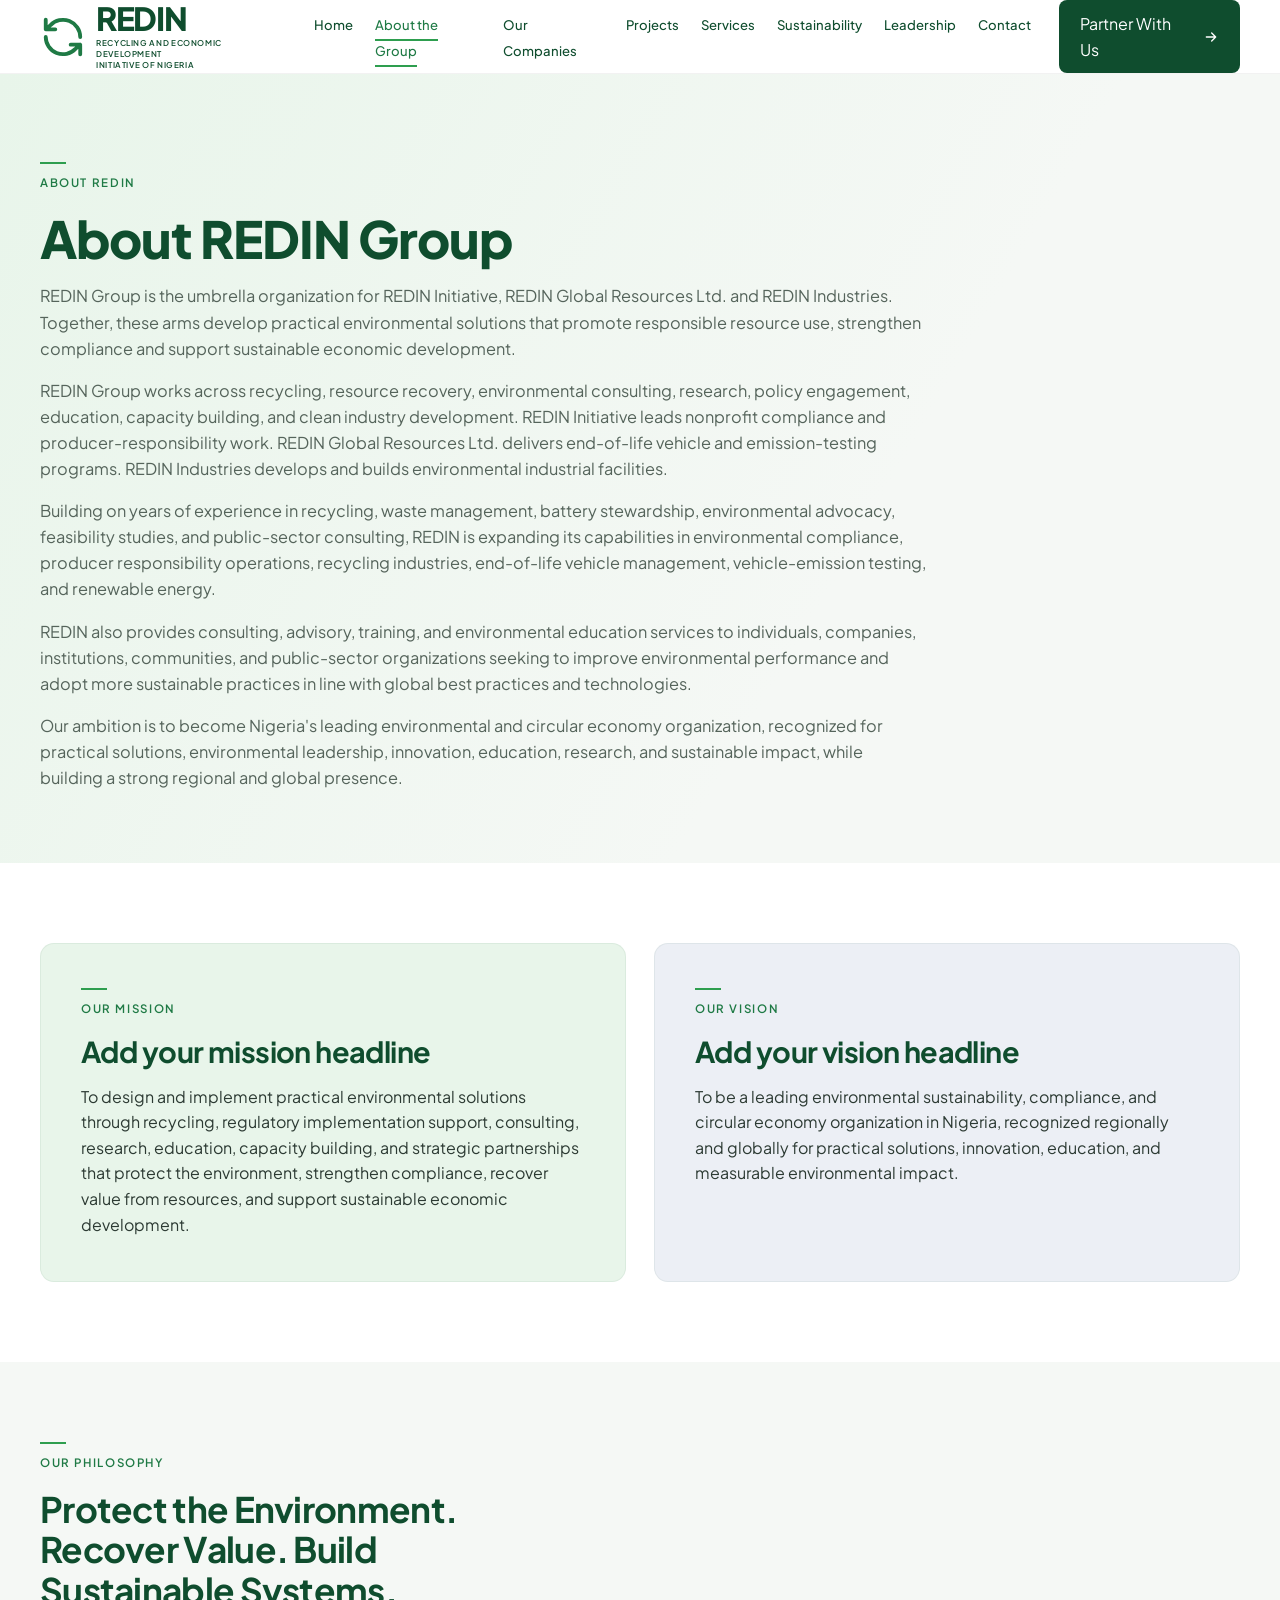
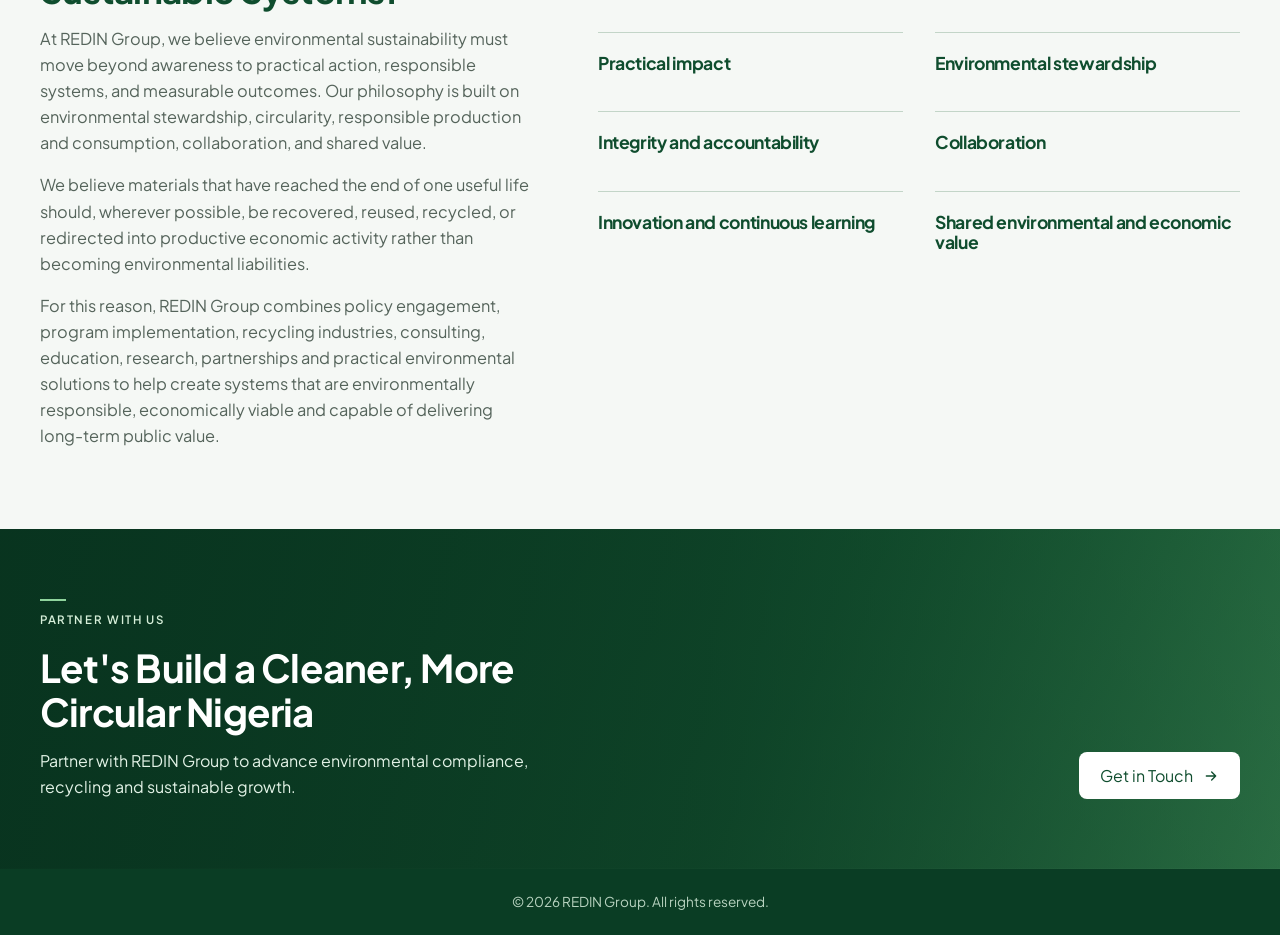
==== about.html @ 6a120800 "first commit" ====
<!DOCTYPE html>
<html lang="en">
<head>
  <meta charset="UTF-8" />
  <meta name="viewport" content="width=device-width, initial-scale=1" />
  <title>About | REDIN Group</title>
  <meta name="description" content="About REDIN Group: our mission, vision and philosophy." />
  <link rel="preconnect" href="https://fonts.googleapis.com" />
  <link rel="preconnect" href="https://fonts.gstatic.com" crossorigin />
  <link href="https://fonts.googleapis.com/css2?family=Plus+Jakarta+Sans:wght@400;500;600;700;800&display=swap" rel="stylesheet" />
  <link rel="stylesheet" href="styles.css" />
</head>
<body>

  <svg width="0" height="0" style="position:absolute" aria-hidden="true">
    <defs>
      <symbol id="i-arrow" viewBox="0 0 24 24"><path d="M5 12h14M13 6l6 6-6 6" fill="none" stroke="currentColor" stroke-width="2" stroke-linecap="round" stroke-linejoin="round"/></symbol>
      <symbol id="i-recycle" viewBox="0 0 24 24"><path d="M21 12a9 9 0 0 0-15.5-6.2L3 8M3 3v5h5M3 12a9 9 0 0 0 15.5 6.2L21 16M21 21v-5h-5" fill="none" stroke="currentColor" stroke-width="2" stroke-linecap="round" stroke-linejoin="round"/></symbol>
    </defs>
  </svg>

  <!-- HEADER (same as home page; links point back to index.html) -->
  <header class="site-header">
    <div class="container header-inner">
      <a class="logo" href="index.html#home" aria-label="REDIN Group home">
        <svg class="logo-mark" aria-hidden="true"><use href="#i-recycle"/></svg>
        <span class="logo-text">
          <strong>REDIN</strong>
          <small>Recycling and Economic Development<br />Initiative of Nigeria</small>
        </span>
      </a>

      <button class="nav-toggle" aria-label="Toggle menu" aria-expanded="false" aria-controls="site-nav">
        <span></span><span></span><span></span>
      </button>

      <nav id="site-nav" class="site-nav" aria-label="Primary">
        <ul>
          <li><a href="index.html#home">Home</a></li>
          <li><a href="about.html" class="active" aria-current="page">About the Group</a></li>
          <li><a href="index.html#group">Our Companies</a></li>
          <li><a href="index.html#projects">Projects</a></li>
          <li><a href="index.html#services">Services</a></li>
          <li><a href="index.html#experience">Sustainability</a></li>
          <li><a href="index.html#leadership">Leadership</a></li>
          <li><a href="index.html#contact">Contact</a></li>
        </ul>
        <a href="index.html#contact" class="btn btn-primary">Partner With Us <svg class="ico"><use href="#i-arrow"/></svg></a>
      </nav>
    </div>
  </header>

  <main id="main">

    <!-- PAGE HEADER -->
    <section class="page-hero">
      <div class="container">
        <p class="eyebrow">About REDIN</p>
        <h1>About REDIN Group</h1>
        <p class="lead">REDIN Group is the umbrella organization for REDIN Initiative, REDIN Global Resources Ltd. and REDIN Industries. Together, these arms develop practical environmental solutions that promote responsible resource use, strengthen compliance and support sustainable economic development.</p>
        <p class="lead">REDIN Group works across recycling, resource recovery, environmental consulting, research, policy engagement, education, capacity building, and clean industry development. REDIN Initiative leads nonprofit compliance and producer-responsibility work. REDIN Global Resources Ltd. delivers end-of-life vehicle and emission-testing programs. REDIN Industries develops and builds environmental industrial facilities.</p>
        <p class="lead">Building on years of experience in recycling, waste management, battery stewardship, environmental advocacy, feasibility studies, and public-sector consulting, REDIN is expanding its capabilities in environmental compliance, producer responsibility operations, recycling industries, end-of-life vehicle management, vehicle-emission testing, and renewable energy.</p>
        <p class="lead">REDIN also provides consulting, advisory, training, and environmental education services to individuals, companies, institutions, communities, and public-sector organizations seeking to improve environmental performance and adopt more sustainable practices in line with global best practices and technologies.</p>
        <p class="lead">Our ambition is to become Nigeria's leading environmental and circular economy organization, recognized for practical solutions, environmental leadership, innovation, education, research, and sustainable impact, while building a strong regional and global presence.</p>
      </div>
    </section>

    <!-- MISSION + VISION -->
    <section class="section">
      <div class="container mv-grid">
        <article class="mv-card mv-card--mint" id="mission">
          <p class="eyebrow">Our Mission</p>
          <!-- FILL IN: mission headline -->
          <h2>Add your mission headline</h2>
          <p>To design and implement practical environmental solutions through recycling, regulatory implementation support, consulting, research, education, capacity building, and strategic partnerships that protect the environment, strengthen compliance, recover value from resources, and support sustainable economic development.</p>
        </article>

        <article class="mv-card mv-card--slate" id="vision">
          <p class="eyebrow">Our Vision</p>
          <!-- FILL IN: vision headline -->
          <h2>Add your vision headline</h2>
          <p>To be a leading environmental sustainability, compliance, and circular economy organization in Nigeria, recognized regionally and globally for practical solutions, innovation, education, and measurable environmental impact.</p>
        </article>
      </div>
    </section>

    <!-- PHILOSOPHY -->
    <section class="section section-tint" id="philosophy">
      <div class="container philosophy-grid">
        <div>
          <p class="eyebrow">Our Philosophy</p>
          <!-- FILL IN: philosophy headline -->
          <h2>
Protect the Environment. Recover Value. Build Sustainable Systems.</h2>
          <p class="lead">At REDIN Group, we believe environmental sustainability must move beyond awareness to practical action, responsible systems, and measurable outcomes. Our philosophy is built on environmental stewardship, circularity, responsible production and consumption, collaboration, and shared value.</p>
          <p class="lead">We believe materials that have reached the end of one useful life should, wherever possible, be recovered, reused, recycled, or redirected into productive economic activity rather than becoming environmental liabilities.</p>
          <p class="lead">For this reason, REDIN Group combines policy engagement, program implementation, recycling industries, consulting, education, research, partnerships and practical environmental solutions to help create systems that are environmentally responsible, economically viable and capable of delivering long-term public value.</p>
           
        </div>
        <ul class="principles">
              <li class="principle"><h3>Practical impact</h3></li>
              <li class="principle"><h3>Environmental stewardship</h3></li>
              <li class="principle"><h3>Integrity and accountability</h3></li>
              <li class="principle"><h3>Collaboration</h3></li>
              <li class="principle"><h3>Innovation and continuous learning</h3></li>
              <li class="principle"><h3>Shared environmental and economic value</h3></li>
            </ul>
        <!-- Principle names. To add a description, put a <p> under the <h3>. Copy an <li> block to add more. -->
       
      </div>
    </section>

    <!-- CLOSING BANNER -->
    <section class="cta">
      <div class="container cta-inner">
        <div>
          <p class="eyebrow eyebrow--light">Partner With Us</p>
          <h2>Let's Build a Cleaner, More Circular Nigeria</h2>
          <p>Partner with REDIN Group to advance environmental compliance, recycling and sustainable growth.</p>
        </div>
        <a href="index.html#contact" class="btn btn-light">Get in Touch <svg class="ico"><use href="#i-arrow"/></svg></a>
      </div>
    </section>
  </main>

  <footer class="site-footer">
    <div class="container">
      <p>&copy; <span id="year">2026</span> REDIN Group. All rights reserved.</p>
    </div>
  </footer>

  <script src="site.js"></script>
</body>
</html>
---- styles.css ----
/* ==========================================================
   REDIN Group — styles.css
   Photos: drop files into /Images (names are in the HTML).
   Each image slot has a gradient fallback so the layout
   looks right even before the photos are added.
   ========================================================== */

:root {
  --green-900: #0a3d24;
  --green-800: #0f4d2e;   /* buttons, headings */
  --green-600: #1f7a45;   /* eyebrows, links */
  --green-500: #2e9e4f;
  --green-100: #e3f2e6;   /* icon badges */
  --mint: #e8f5ea;
  --slate: #eceff5;
  --bg-tint: #f5f8f5;
  --text: #2c3a33;
  --muted: #55645b;
  --line: #d9e2dc;
  --line-strong: #c3d5c8;
  --white: #fff;

  --radius-sm: 8px;
  --radius: 14px;
  --shadow: 0 6px 24px rgba(15, 77, 46, .08);
  --container: 1200px;
}

/* ---------- Reset / base ---------- */
*, *::before, *::after { box-sizing: border-box; }
html { scroll-behavior: smooth; scroll-padding-top: 84px; }
body {
  margin: 0;
  font-family: "Plus Jakarta Sans", system-ui, -apple-system, "Segoe UI", Roboto, sans-serif;
  color: var(--text);
  background: var(--white);
  line-height: 1.6;
  -webkit-font-smoothing: antialiased;
}
body:has(dialog[open]) { overflow: hidden; }   /* lock page scroll while a popup is open */
img, svg { display: block; max-width: 100%; }
a { color: inherit; text-decoration: none; }
ul { margin: 0; padding: 0; list-style: none; }
h1, h2, h3, p { margin: 0; }
h1, h2, h3 { color: var(--green-800); line-height: 1.15; letter-spacing: -.02em; }

:focus-visible { outline: 3px solid var(--green-500); outline-offset: 3px; border-radius: 4px; }

.container { width: min(100% - 48px, var(--container)); margin-inline: auto; }
.ico { width: 1em; height: 1em; flex: none; }

.skip-link {
  position: absolute; left: 16px; top: -60px;
  background: var(--green-800); color: #fff; padding: 10px 16px; border-radius: 6px; z-index: 100;
}
.skip-link:focus { top: 12px; }

/* ---------- Buttons ---------- */
.btn {
  display: inline-flex; align-items: center; gap: 10px;
  padding: 10px 20px;
  border-radius: var(--radius-sm);
  font: 600 .95rem/1 inherit;
  border: 1.5px solid transparent;
  cursor: pointer;
  transition: background .2s, color .2s, border-color .2s, transform .2s;
  margin-top: auto;
}
.btn .ico { width: 16px; height: 16px; }
.btn-primary { background: var(--green-800); color: #fff; }
.btn-primary:hover { background: var(--green-900); }
.btn-outline { background: rgba(255,255,255,.55); color: var(--green-800); border-color: #c9d99a; backdrop-filter: blur(4px); }
.btn-outline:hover { background: #fff; border-color: var(--green-600); }
.btn-light { background: #fff; color: var(--green-800); }
.btn-light:hover { background: var(--mint); }
.btn-sm { padding: 11px 20px; font-size: .88rem; }
.btn-row { display: flex; flex-wrap: wrap; gap: 14px; margin-top: 28px; }

.text-link {
  display: inline-flex; align-items: center; gap: 8px;
  font-weight: 600; font-size: .9rem; color: var(--green-800);
}
.text-link .ico { width: 15px; height: 15px; transition: transform .2s; }
.text-link:hover .ico { transform: translateX(4px); }

/* ---------- Header ---------- */
.site-header {
  position: sticky; top: 0; z-index: 50;
  background: rgba(255,255,255,.96);
  backdrop-filter: blur(8px);
  border-bottom: 1px solid rgba(0,0,0,.05);
}
.header-inner { display: flex; align-items: center; justify-content: space-between; gap: 24px; min-height: 72px; }

.logo { display: flex; align-items: center; gap: 10px; }
.logo-mark { width: 46px; height: 46px; color: var(--green-600); }
.logo-text { display: flex; flex-direction: column; line-height: 1; }
.logo-text strong { font-size: 2rem; font-weight: 800; letter-spacing: -.04em; color: var(--green-800); }
.logo-text small { font-size: .5rem; font-weight: 600; letter-spacing: .08em; text-transform: uppercase; color: var(--green-800); margin-top: 4px; line-height: 1.35; }

.site-nav { display: flex; align-items: center; gap: 28px; }
.site-nav ul { display: flex; gap: 22px; }
.site-nav ul a { font-size: .82rem; font-weight: 500; color: var(--green-800); padding: 6px 0; border-bottom: 2px solid transparent; transition: border-color .2s, color .2s; }
.site-nav ul a:hover, .site-nav ul a.active { border-color: var(--green-500); color: var(--green-600); }

.nav-toggle { display: none; background: none; border: 0; padding: 10px; cursor: pointer; }
.nav-toggle span { display: block; width: 24px; height: 2px; background: var(--green-800); margin: 5px 0; transition: transform .2s, opacity .2s; }
.nav-toggle[aria-expanded="true"] span:nth-child(1) { transform: translateY(7px) rotate(45deg); }
.nav-toggle[aria-expanded="true"] span:nth-child(2) { opacity: 0; }
.nav-toggle[aria-expanded="true"] span:nth-child(3) { transform: translateY(-7px) rotate(-45deg); }

h2 {
  opacity: 0;
  transform: translateY(30px);
  transition: opacity 0.8s ease, transform 0.8s ease;
}

h2.show {
  opacity: 1;
  transform: translateY(0);
}
/* ---------- Image slots (gradient fallback + photo on top) ---------- */
.hero, .project-img, .modal-media, .split-media, .leader-photo, .cta {
  background-size: cover;
  background-position: center;
  background-repeat: no-repeat;
}

/* ---------- Hero ---------- */
.hero {
  position: relative;
  min-height: 520px;
  display: flex; align-items: center;
  background-image:
    linear-gradient(90deg, rgba(255,255,255,.88) 0%, rgba(255,255,255,.55) 45%, rgba(255,255,255,0) 75%),
    var(--img, none),
    linear-gradient(120deg, #dcecc0 0%, #b9d98c 45%, #7fb56a 100%);
  background-position: center, right center, center;
}
.hero-inner { padding-block: 72px; }
.hero-copy { max-width: 520px; }
.hero h1 { font-size: clamp(2.4rem, 5vw, 3.6rem); font-weight: 800; }
.hero p { margin-top: 22px; font-size: 1.08rem; color: #22352b; max-width: 480px; }

/* ---------- Sections ---------- */
.section { padding-block: 80px; }
.section-tint { background: var(--bg-tint); }
.section h2, .split h2 { font-size: clamp(1.7rem, 3vw, 2.2rem); font-weight: 700; }

.eyebrow {
  display: inline-block;
  font-size: .72rem; font-weight: 600; letter-spacing: .14em; text-transform: uppercase;
  color: var(--green-600);
  margin-bottom: 16px;
  padding-top: 12px;
  position: relative;
}
.eyebrow::before { content: ""; position: absolute; top: 0; left: 0; width: 26px; height: 2px; background: var(--green-500); }
.eyebrow--light { color: #d6efd9; }
.eyebrow--light::before { background: #8fd49d; }

.section-head { display: flex; align-items: flex-end; justify-content: space-between; gap: 24px; margin-bottom: 36px; }
.section-intro { margin-bottom: 40px; }

.lead { margin-top: 16px; font-size: 1.02rem; color: var(--muted); max-width: 56ch; }

/* Tick list used by popups, track record, leadership and contact */
.check-list { display: grid; gap: 14px; --tick-bg: var(--green-100); --tick: var(--green-600); }
.check-list li { position: relative; padding-left: 34px; font-size: .95rem; line-height: 1.55; }
.check-list li::before {
  content: ""; position: absolute; left: 0; top: .1em;
  width: 20px; height: 20px; border-radius: 50%;
  background: var(--tick-bg);
}
.check-list li::after {
  content: ""; position: absolute; left: 7px; top: calc(.1em + 4px);
  width: 5px; height: 9px;
  border: solid var(--tick); border-width: 0 2px 2px 0;
  transform: rotate(45deg);
}

/* ---------- Our Group ---------- */
.group-grid { display: grid; grid-template-columns: repeat(3, 1fr); gap: 28px; align-items: stretch; }
.group-copy { grid-column: 1 / -1; margin-bottom: 12px; }   /* intro sits on its own row above the cards */
.group-copy h2 { max-width: 22ch; }
.group-copy p:not(.eyebrow) { margin: 20px 0 28px; color: var(--muted); max-width: 60ch; }

.company-card {
  position: relative; overflow: hidden;
  display: flex; flex-direction: column; gap: 12px;
  min-height: 340px; padding: 34px 28px 28px;
  border-radius: var(--radius); color: #fff;
  /* layers, top to bottom: dark overlay for readable text, your photo, gradient fallback */
  background-color: var(--green-900);
  background-image:
    linear-gradient(180deg, rgba(8,50,30,.35) 0%, rgba(8,50,30,.9) 100%),
    var(--img, none),
    var(--fb, linear-gradient(135deg, #2e7d4f, #0d4a2b));
  background-size: cover; background-position: center; background-repeat: no-repeat;
}
.company-card--mint  { --fb: linear-gradient(135deg, #2e7d4f, #0d4a2b); }
.company-card--slate { --fb: linear-gradient(135deg, #4a6b82, #22384a); }
.company-logo { display: flex; align-items: center; gap: 8px; margin-bottom: auto; }   /* logo top, text pinned to the bottom */
.company-logo svg { width: 38px; height: 38px; color: #a9e0b8; }
.company-logo strong { font-size: 1.7rem; font-weight: 800; letter-spacing: -.04em; color: #fff; }
.company-card h3 { font-size: 1.1rem; font-weight: 700; color: #fff; }
.company-card p { font-size: .9rem; color: rgba(255,255,255,.88); }
.company-card .text-link { margin-top: 8px; color: #fff; }

/* ---------- Projects ---------- */
.project-grid { display: grid; grid-template-columns: repeat(3, 1fr); gap: 24px; }
.project-card {
  position: relative; background: #fff; border: 1px solid var(--line); border-radius: var(--radius);
  overflow: hidden; display: flex; flex-direction: column; box-shadow: var(--shadow);
  cursor: pointer; transition: box-shadow .2s, border-color .2s;
}
.project-card:hover { border-color: var(--line-strong); box-shadow: 0 10px 32px rgba(15, 77, 46, .14); }
.project-img { height: 190px; }
.project-card:nth-child(1) .project-img {
  background-image: var(--img, none), linear-gradient(160deg, #f0b27a 0%, #7fa6c9 45%, #4a5560 100%);
}
.project-card:nth-child(2) .project-img {
  background-image: var(--img, none), linear-gradient(135deg, #3c5a3f 0%, #2b3a33 55%, #1c2622 100%);
}
.project-card:nth-child(3) .project-img {
  background-image: var(--img, none), linear-gradient(135deg, #8ea5b8 0%, #5d7387 55%, #2f3d4a 100%);
}
.project-body { position: relative; padding: 46px 60px 26px 24px; }
.project-body .badge { position: absolute; top: -26px; left: 20px; width: 56px; height: 56px; border: 4px solid #fff; }
.project-body h3 { font-size: 1.02rem; font-weight: 700; margin-bottom: 8px; }
.project-body p { font-size: .88rem; color: var(--muted); }

/* the title is a real button so keyboard users can open the popup */
.project-open {
  padding: 0; border: 0; background: none;
  font: inherit; color: inherit; letter-spacing: inherit; text-align: left;
  cursor: pointer;
}

.badge {
  display: inline-grid; place-items: center;
  width: 52px; height: 52px; border-radius: 50%;
  background: var(--green-100); color: var(--green-600);
}
.badge .ico { width: 24px; height: 24px; }

.round-arrow {
  position: absolute; right: 18px; bottom: 20px;
  width: 32px; height: 32px; border-radius: 50%;
  display: grid; place-items: center;
  background: var(--green-100); color: var(--green-800);
  transition: background .2s, color .2s;
}
.round-arrow .ico { width: 15px; height: 15px; }
.project-card:hover .round-arrow { background: var(--green-800); color: #fff; }

/* ---------- Project popups ---------- */
.modal {
  border: 0; padding: 0;
  width: min(780px, calc(100% - 32px));
  max-height: min(88vh, 920px);
  border-radius: var(--radius);
  background: #fff; color: var(--text);
  box-shadow: 0 30px 80px rgba(8, 50, 30, .35);
  overflow: hidden;
}
.modal[open] { animation: modal-in .25s ease-out; }
.modal::backdrop { background: rgba(8, 50, 30, .6); backdrop-filter: blur(3px); }
@keyframes modal-in {
  from { opacity: 0; transform: translateY(16px) scale(.98); }
  to   { opacity: 1; transform: none; }
}

.modal-inner { max-height: min(88vh, 920px); overflow-y: auto; overscroll-behavior: contain; }
.modal-close {
  position: absolute; top: 14px; right: 14px; z-index: 2;
  width: 38px; height: 38px; border-radius: 50%;
  border: 0; background: rgba(255,255,255,.92); color: var(--green-800);
  font-size: 1.5rem; line-height: 1; cursor: pointer;
  box-shadow: 0 2px 10px rgba(0,0,0,.18);
}
.modal-close:hover { background: #fff; }

.modal-media { height: 190px; }
#modal-elv .modal-media        { background-image: var(--img, none), linear-gradient(160deg, #f0b27a 0%, #7fa6c9 45%, #4a5560 100%); }
#modal-regulation .modal-media { background-image: var(--img, none), linear-gradient(135deg, #3c5a3f 0%, #2b3a33 55%, #1c2622 100%); }
#modal-emission .modal-media   { background-image: var(--img, none), linear-gradient(135deg, #8ea5b8 0%, #5d7387 55%, #2f3d4a 100%); }

.modal-body { padding: 32px 36px 36px; }
.modal-body h2 { font-size: clamp(1.5rem, 3vw, 1.9rem); font-weight: 700; }
.modal-body .lead { margin-top: 16px; font-size: .96rem; color: var(--text); max-width: none; }
.modal-body h3 { font-size: 1.05rem; font-weight: 700; margin: 28px 0 16px; }
.modal-note { margin-top: 28px; padding: 22px 24px; background: var(--mint); border-radius: var(--radius-sm); }
.modal-note h3 { margin: 0 0 10px; }
.modal-note p { font-size: .92rem; color: var(--muted); }

/* ---------- Services ---------- */
.service-grid { display: grid; grid-template-columns: repeat(3, 1fr); gap: 44px 40px; margin-top: 44px; }
.service-item { border-top: 1px solid var(--line-strong); padding-top: 24px; }
.service-item .badge { width: 46px; height: 46px; background: #d9eedd; margin-bottom: 16px; }
.service-item .badge .ico { width: 22px; height: 22px; }
.service-item h3 { font-size: 1.05rem; font-weight: 700; margin-bottom: 10px; }
.service-item p { font-size: .9rem; color: var(--muted); }

/* ---------- Experience + carousel ---------- */
.experience-grid { display: grid; grid-template-columns: 1fr 2fr; gap: 28px; align-items: start; }
.experience-copy p:not(.eyebrow) { margin: 18px 0 26px; color: var(--muted); font-size: .95rem; }
.experience-copy h2 { max-width: 12ch; }

.carousel-wrap { position: relative; min-width: 0; }

.carousel {
  display: flex; gap: 20px;
  width: 100%;
  overflow-x: auto;
  scroll-behavior: smooth;
  scroll-snap-type: none;   /* free scrolling */
  scrollbar-width: none;
}
.carousel::-webkit-scrollbar { display: none; }

.card {
  flex: 0 0 78%;
  aspect-ratio: 16 / 9;
  overflow: hidden;
  border-radius: 16px;
  background: linear-gradient(135deg, #cfe3d3, #8fb99b);
}
.card img { width: 100%; height: 100%; object-fit: cover; }

.carousel-dots { display: flex; justify-content: center; align-items: center; gap: 7px; margin-top: 16px; }
.carousel-dot {
  width: 7px; height: 7px; padding: 0;
  border: none; border-radius: 50%;
  background: #bbb; cursor: pointer;
  transition: all .2s ease;
}
.carousel-dot.active { width: 9px; height: 9px; background: #395C2C; }

/* ---------- Track record (split) ---------- */
.split { display: grid; grid-template-columns: 1fr 1fr; background: var(--green-800); }
.split-panel {
  color: #e2f2e6;
  padding: 80px 64px 80px max(24px, calc((100vw - var(--container)) / 2));
}
.split h2 { color: #fff; max-width: 18ch; }
.split .lead { color: #cfe6d6; }
.split h3 { color: #fff; font-size: 1.05rem; font-weight: 700; margin: 36px 0 18px; }
.split .check-list { --tick-bg: rgba(255,255,255,.16); --tick: #fff; }
.split .check-list li { color: #e2f2e6; }
.split-media {
  min-height: 420px;
  background-image: var(--img, none), linear-gradient(135deg, #2e7d4f 0%, #6fae7d 55%, #b9d98c 100%);
}

/* ---------- Leadership ---------- */
.leader-grid { display: grid; grid-template-columns: minmax(0, .8fr) minmax(0, 1.4fr); gap: 32px; align-items: start; }
.leader-card { margin: 0; }
.leader-photo {
  aspect-ratio: 4 / 5;
  border-radius: var(--radius);
  box-shadow: var(--shadow);
  background-position: center top;
  background-image: var(--img, none), linear-gradient(160deg, #cfe3d3 0%, #7fae8c 100%);
}
.leader-card figcaption { margin-top: 16px; display: flex; flex-direction: column; gap: 2px; font-size: .88rem; color: var(--muted); }
.leader-card figcaption strong { color: var(--green-800); font-size: 1.15rem; }

.leader-copy { display: grid; gap: 24px; }
.info-card {
  background: #fff;
  border: 1px solid var(--line);
  border-radius: var(--radius);
  padding: 30px 32px;
  box-shadow: var(--shadow);
}
.info-card h3 { font-size: 1.15rem; font-weight: 700; margin-bottom: 14px; }
.info-card p { color: var(--muted); }

/* ---------- Work with REDIN / contact ---------- */
.work-grid { display: grid; grid-template-columns: 1fr 1fr; gap: 64px; align-items: start; }
.work-copy h2 { max-width: 14ch; }
.work-copy .body-text { margin-top: 16px; color: var(--muted); font-size: .95rem; max-width: 56ch; }
.work-copy h3 { font-size: 1.1rem; font-weight: 700; margin: 32px 0 16px; }

.contact-form {
  display: grid; gap: 20px;
  background: var(--bg-tint);
  border: 1px solid var(--line);
  border-radius: var(--radius);
  padding: 32px;
}
.form-row { display: grid; grid-template-columns: 1fr 1fr; gap: 20px; }
.form-field label { display: block; margin-bottom: 8px; font-size: .85rem; font-weight: 600; color: var(--green-800); }
.form-field input,
.form-field textarea {
  width: 100%;
  padding: 13px 14px;
  font-family: "Plus Jakarta Sans", system-ui, -apple-system, "Segoe UI", Roboto, sans-serif;
  
  color: var(--text);
  background: #fff;
  border: 1.5px solid var(--line);
  border-radius: var(--radius-sm);
  transition: border-color .2s, box-shadow .2s;
}
.form-field input::placeholder,
.form-field textarea::placeholder { color: #8a988f; }
.form-field input:focus,
.form-field textarea:focus { outline: none; border-color: var(--green-600); box-shadow: 0 0 0 3px rgba(46,158,79,.18); }
.form-field textarea { min-height: 140px; resize: vertical; }

.form-bottom {
  display: flex; align-items: center; justify-content: space-between; flex-wrap: wrap; gap: 16px 24px;
  padding-top: 20px; border-top: 1px solid var(--line);
}
.privacy-note { font-size: .82rem; color: var(--muted); max-width: 32ch; line-height: 1.5; }

/* ---------- About page ---------- */
.page-hero { background: linear-gradient(120deg, var(--mint) 0%, var(--bg-tint) 65%); padding-block: 88px 72px; }
.page-hero h1 { font-size: clamp(2.2rem, 4.5vw, 3.2rem); font-weight: 800; }
.page-hero .lead { max-width: 74ch; }

.mv-grid { display: grid; grid-template-columns: 1fr 1fr; gap: 28px; }
.mv-card { padding: 44px 40px; border-radius: var(--radius); border: 1px solid rgba(15,77,46,.06); }
.mv-card--mint { background: var(--mint); }
.mv-card--slate { background: var(--slate); }
.mv-card h2 { font-size: clamp(1.4rem, 2.4vw, 1.8rem); font-weight: 700; margin-bottom: 16px; }
.mv-card p + p { margin-top: 14px; }

.philosophy-grid { display: grid; grid-template-columns: 1fr 1.3fr; gap: 64px; align-items: start; }
.principles { margin-top: 190px; display: grid; grid-template-columns: 1fr 1fr; gap: 28px 32px; }
.principle { border-top: 1px solid var(--line-strong); padding-top: 20px; }
.principle h3 { font-size: 1.1rem; font-weight: 700; margin-bottom: 10px; }

/* ---------- CTA banner (About page) ---------- */
.cta {
  position: relative; color: #fff;
  padding-block: 70px;
  background-image:
    linear-gradient(90deg, rgba(8,50,30,.92) 0%, rgba(8,50,30,.7) 55%, rgba(8,50,30,.35) 100%),
    var(--img, none),
    linear-gradient(120deg, #0d4a2b 0%, #1d6a3d 60%, #3b8a55 100%);
}
.cta-inner { display: flex; align-items: center; justify-content: space-between; gap: 32px; flex-wrap: wrap; }
.cta h2 { color: #fff; font-size: clamp(1.8rem, 3.4vw, 2.4rem); font-weight: 700; max-width: 18ch; }
.cta p:not(.eyebrow) { margin-top: 14px; max-width: 46ch; color: #e2f2e6; }

/* ---------- Footer ---------- */
.site-footer { background: var(--green-900); color: #b8d3c0; font-size: .85rem; padding-block: 22px; text-align: center; }

/* ---------- Responsive ---------- */
@media (max-width: 1080px) {
  .site-nav ul { gap: 16px; }
  .service-grid { grid-template-columns: repeat(2, 1fr); }
  .experience-grid { grid-template-columns: 1fr; }
  .experience-copy h2 { max-width: none; }
  .work-grid { gap: 40px; }
  .philosophy-grid { gap: 40px; }
}

@media (max-width: 900px) {
  .nav-toggle { display: block; }
  .site-nav {
    position: absolute; top: 100%; left: 0; right: 0;
    flex-direction: column; align-items: stretch; gap: 16px;
    background: #fff; padding: 20px 24px 26px;
    border-bottom: 1px solid var(--line);
    display: none;
  }
  .site-nav.open { display: flex; }
  .site-nav ul { flex-direction: column; gap: 4px; }
  .site-nav ul a { display: block; padding: 10px 0; font-size: .95rem; }
  .site-nav .btn { justify-content: center; }

  .project-grid { grid-template-columns: 1fr; }
  .project-img { height: 220px; }
  .group-grid { grid-template-columns: 1fr; }
  .group-copy h2 { max-width: none; }

  .split { grid-template-columns: 1fr; }
  .split-panel { padding: 64px 24px; }
  .split h2 { max-width: none; }
  .split-media { min-height: 300px; }

  .leader-grid { grid-template-columns: 1fr; }
  .leader-card { max-width: 380px; }

  .work-grid { grid-template-columns: 1fr; }
  .work-copy h2 { max-width: none; }

  .mv-grid, .philosophy-grid { grid-template-columns: 1fr; }
  
  .principles { margin-top: 0px; }
}

@media (max-width: 640px) {
  .container { width: min(100% - 32px, var(--container)); }
  .section { padding-block: 56px; }
  .hero { min-height: 460px; background-position: center, 70% center, center; }
  .section-head { flex-direction: column; align-items: flex-start; }
  .group-grid { grid-template-columns: 1fr; }
  .service-grid { grid-template-columns: 1fr; gap: 32px; }
  .logo-text small { display: none; }
  .cta-inner { flex-direction: column; align-items: flex-start; }
  .page-hero { padding-block: 64px 48px; }
  .mv-card { padding: 32px 24px; }
  .principles { grid-template-columns: 1fr; }

  .card { flex-basis: 88%; }
  .split-panel { padding: 48px 16px; }
  .info-card { padding: 24px 20px; }
  .form-row { grid-template-columns: 1fr; }
  .contact-form { padding: 22px 18px; }

  .modal-body { padding: 24px 20px 28px; }
  .modal-media { height: 150px; }
  .principles { margin-top: 0px; }
}

@media (prefers-reduced-motion: reduce) {
  html { scroll-behavior: auto; }
  .carousel { scroll-behavior: auto; }
  .modal[open] { animation: none; }
  * { transition: none !important; }
}
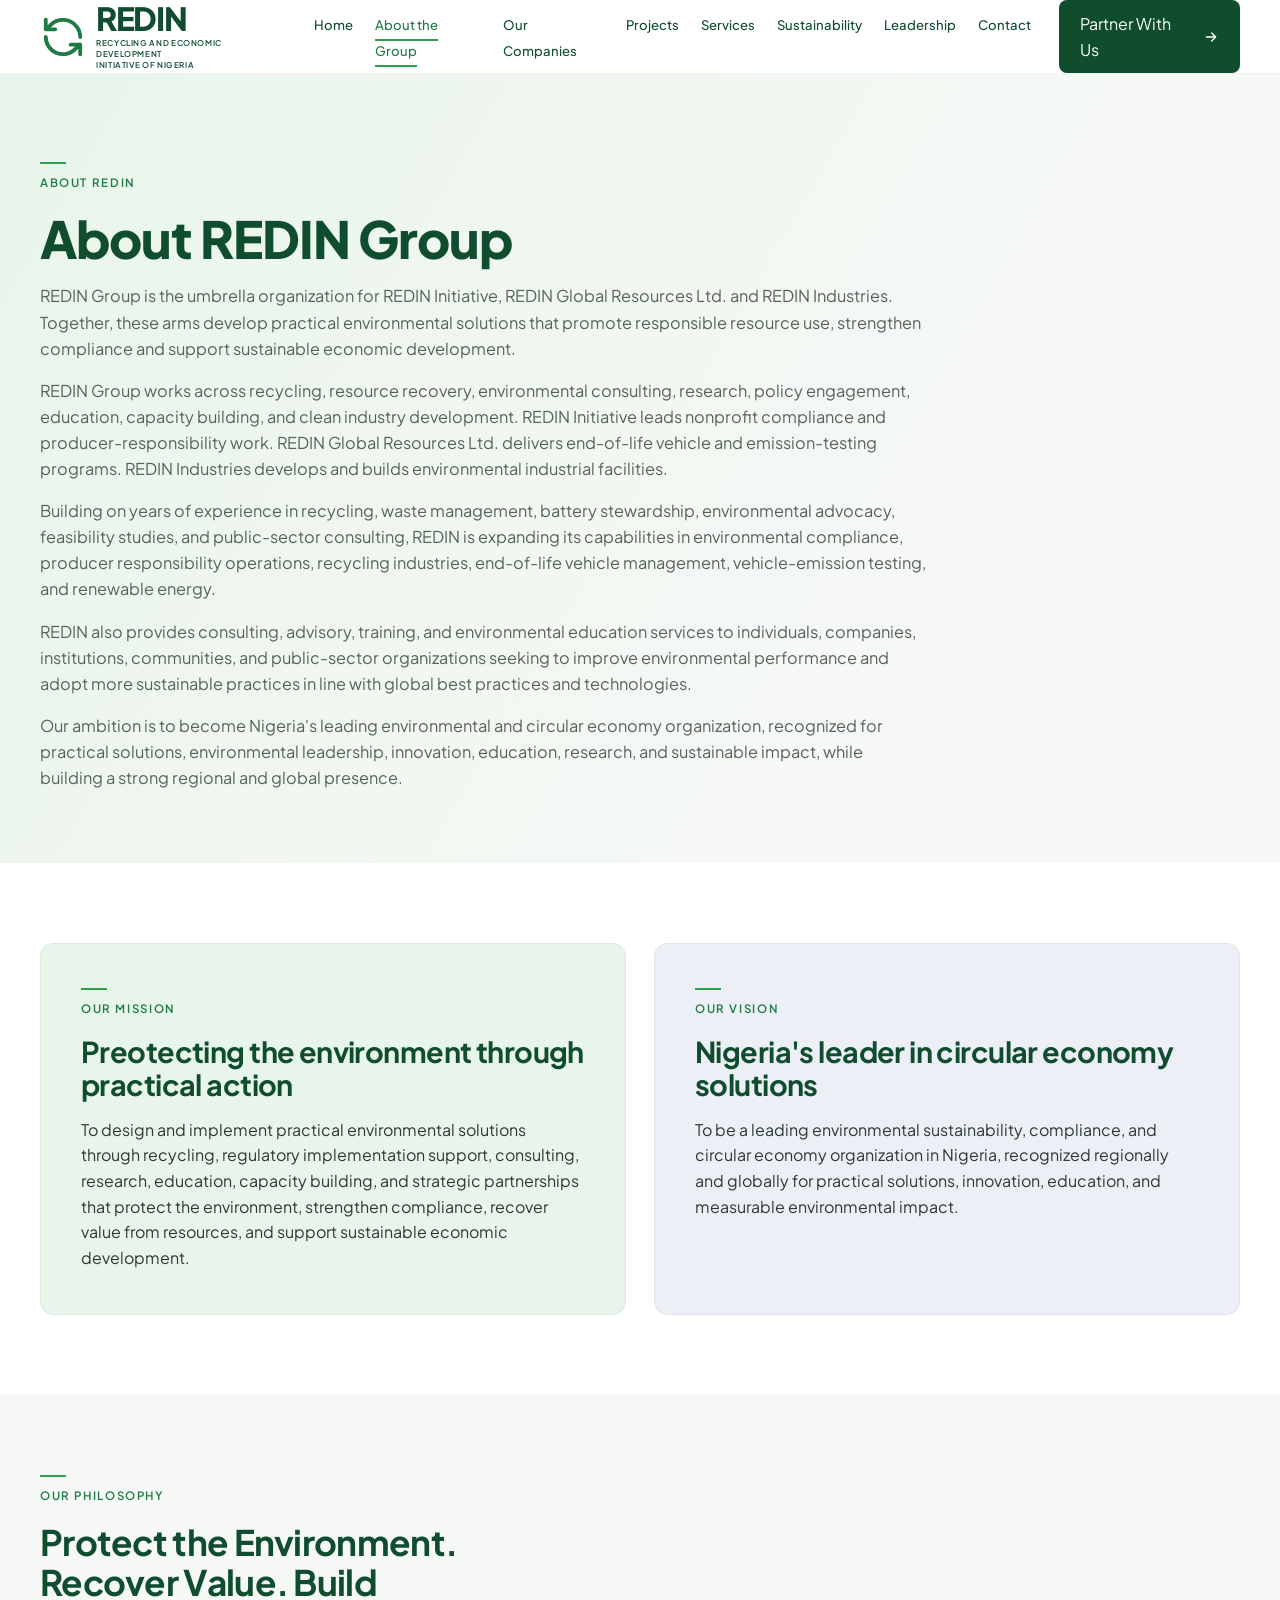
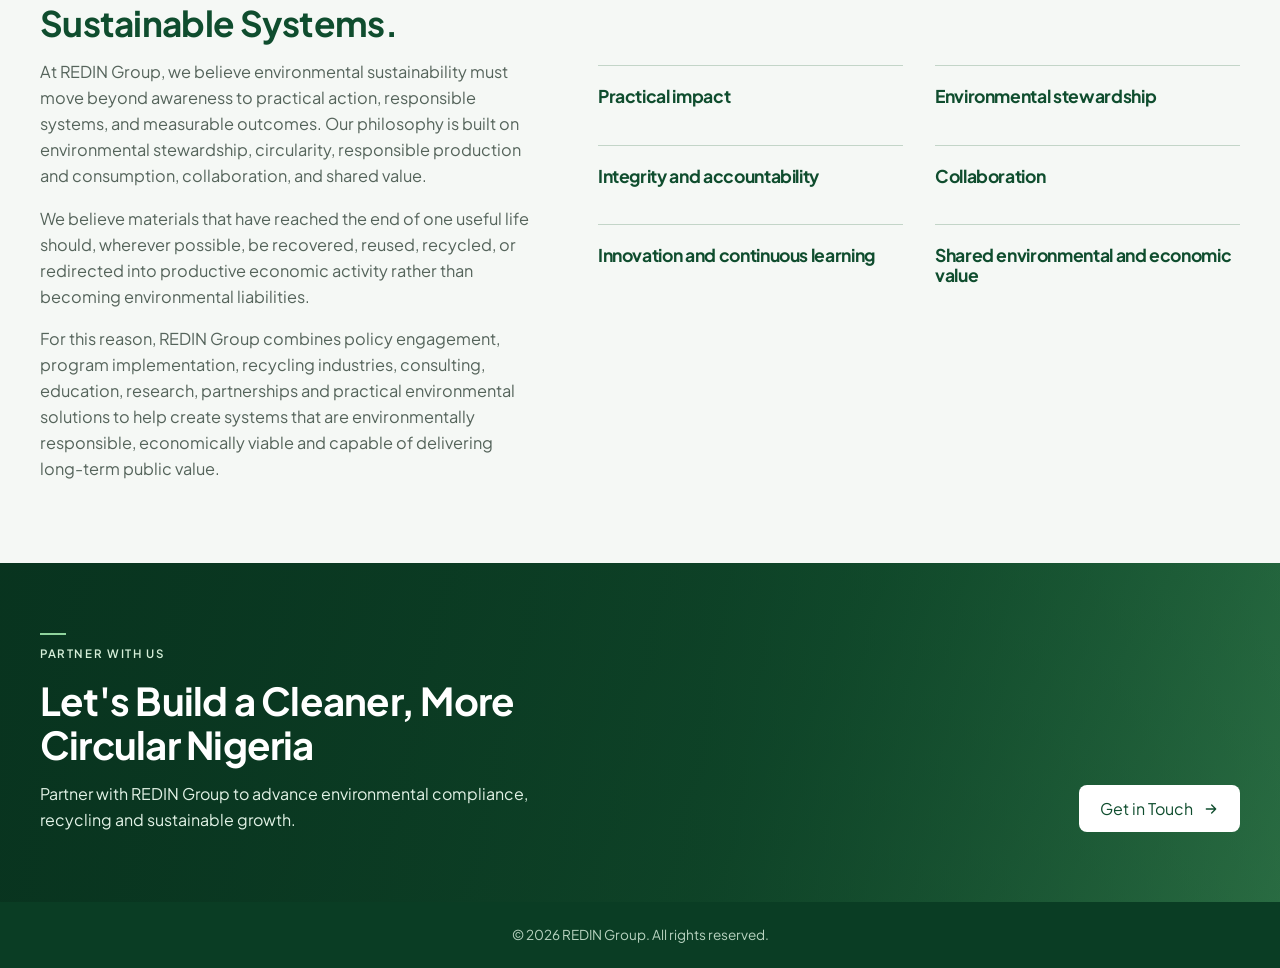
==== commit 4a45d914: "Update about.html" ====
--- a/about.html
+++ b/about.html
@@ -71,14 +71,14 @@
         <article class="mv-card mv-card--mint" id="mission">
           <p class="eyebrow">Our Mission</p>
           <!-- FILL IN: mission headline -->
-          <h2>Add your mission headline</h2>
+          <h2>Preotecting the environment through practical action</h2>
           <p>To design and implement practical environmental solutions through recycling, regulatory implementation support, consulting, research, education, capacity building, and strategic partnerships that protect the environment, strengthen compliance, recover value from resources, and support sustainable economic development.</p>
         </article>
 
         <article class="mv-card mv-card--slate" id="vision">
           <p class="eyebrow">Our Vision</p>
           <!-- FILL IN: vision headline -->
-          <h2>Add your vision headline</h2>
+          <h2>Nigeria's leader in circular economy solutions</h2>
           <p>To be a leading environmental sustainability, compliance, and circular economy organization in Nigeria, recognized regionally and globally for practical solutions, innovation, education, and measurable environmental impact.</p>
         </article>
       </div>
--- a/styles.css
+++ b/styles.css
@@ -60,7 +60,7 @@
   display: inline-flex; align-items: center; gap: 10px;
   padding: 10px 20px;
   border-radius: var(--radius-sm);
-  font: 600 .95rem/1 inherit;
+  font-family: "Plus Jakarta Sans", system-ui, -apple-system, "Segoe UI", Roboto, sans-serif;
   border: 1.5px solid transparent;
   cursor: pointer;
   transition: background .2s, color .2s, border-color .2s, transform .2s;
@@ -523,4 +523,4 @@
   .carousel { scroll-behavior: auto; }
   .modal[open] { animation: none; }
   * { transition: none !important; }
-}+}
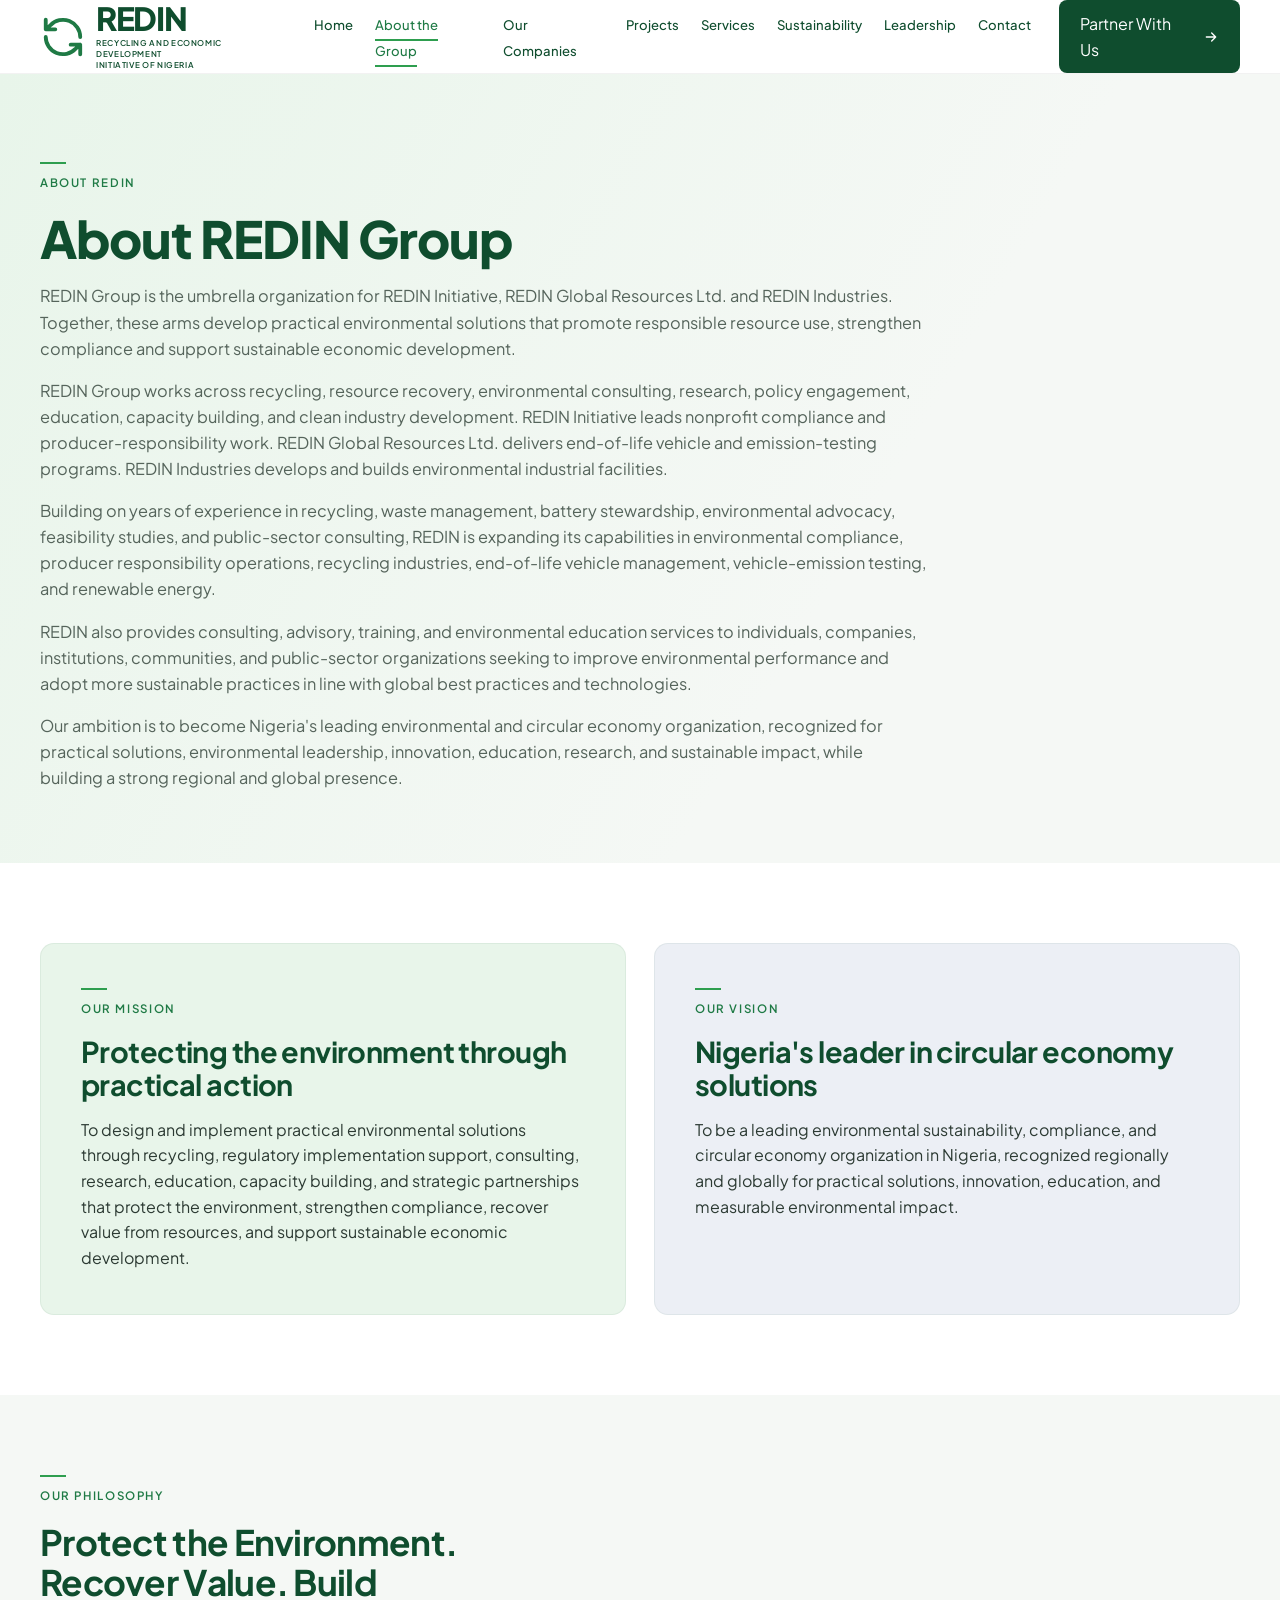
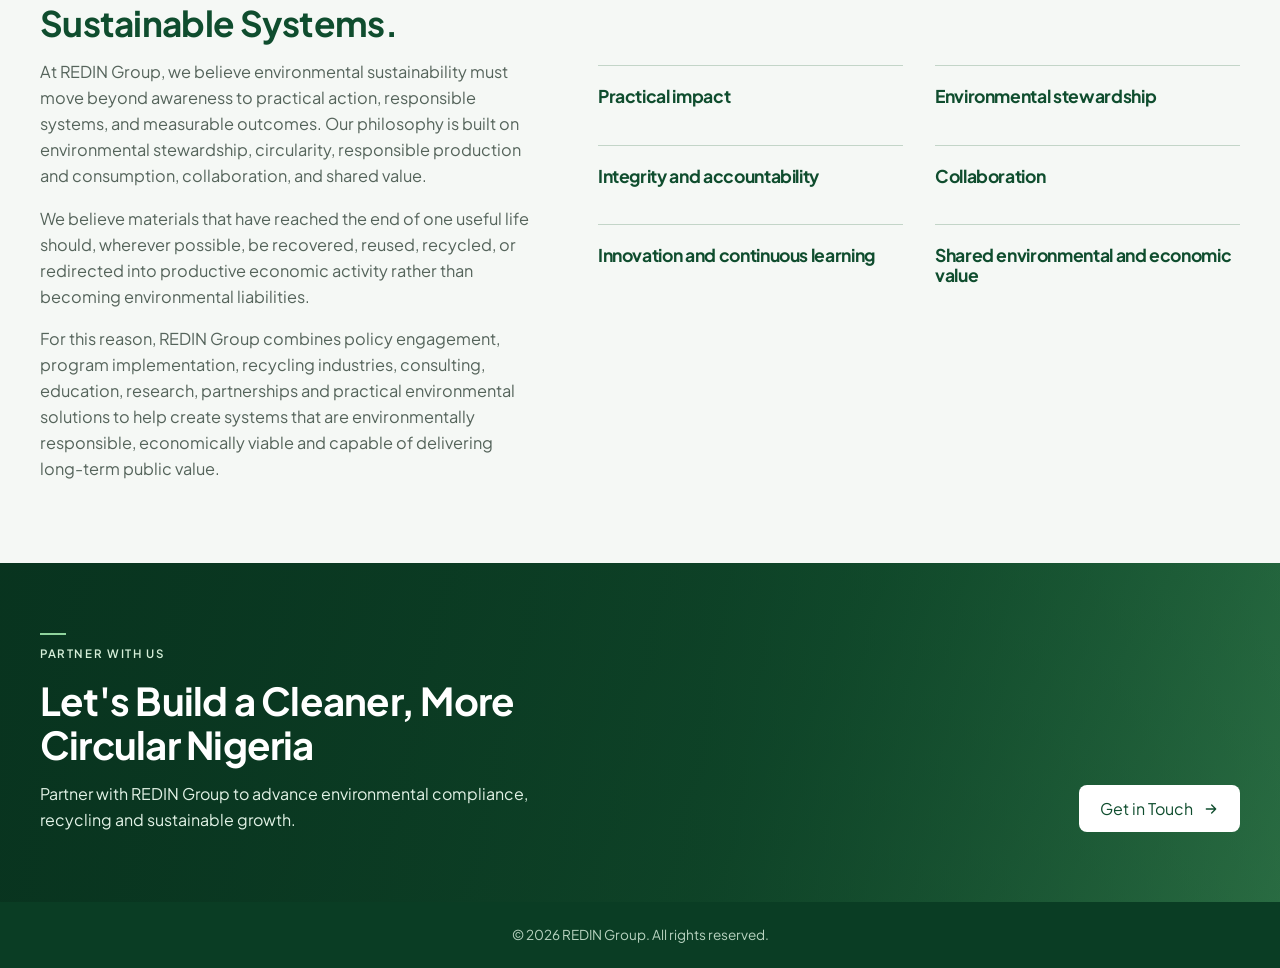
==== commit e0619562: "Update about.html" ====
--- a/about.html
+++ b/about.html
@@ -71,7 +71,7 @@
         <article class="mv-card mv-card--mint" id="mission">
           <p class="eyebrow">Our Mission</p>
           <!-- FILL IN: mission headline -->
-          <h2>Preotecting the environment through practical action</h2>
+          <h2>Protecting the environment through practical action</h2>
           <p>To design and implement practical environmental solutions through recycling, regulatory implementation support, consulting, research, education, capacity building, and strategic partnerships that protect the environment, strengthen compliance, recover value from resources, and support sustainable economic development.</p>
         </article>
 
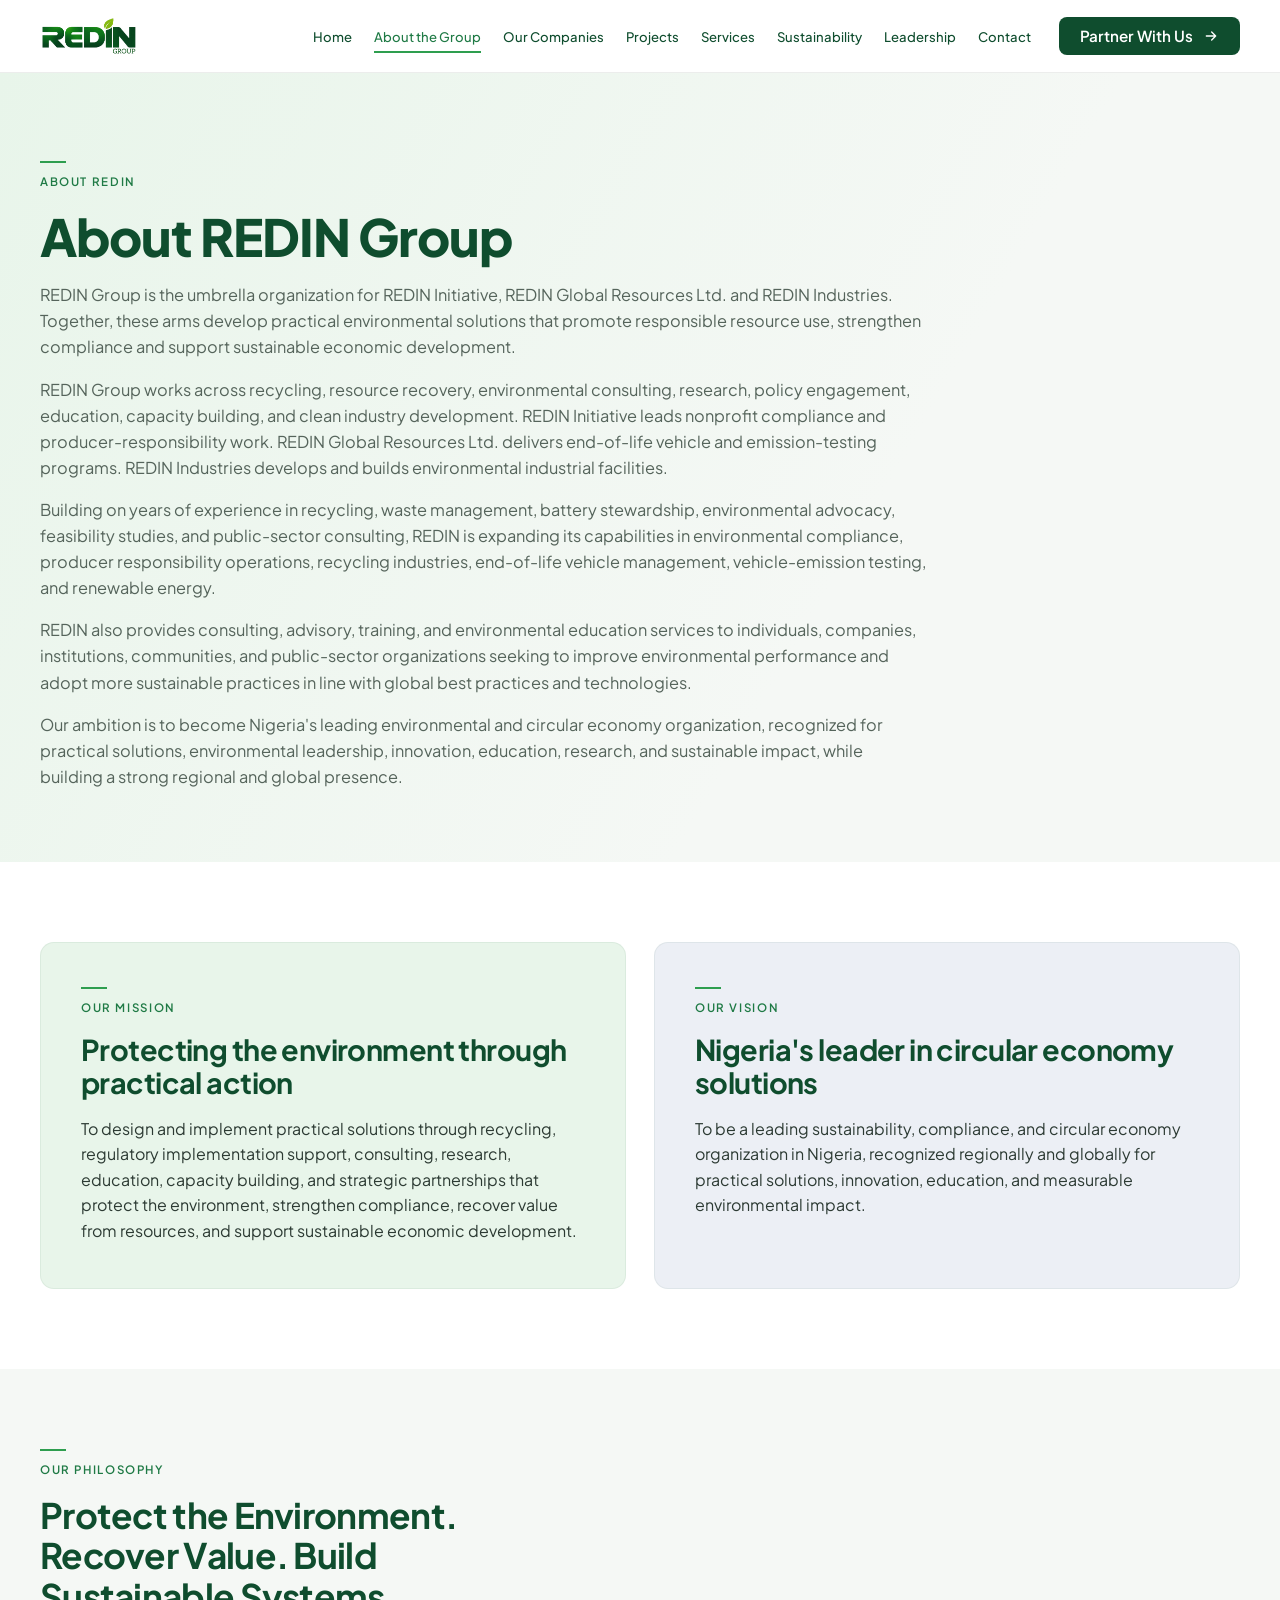
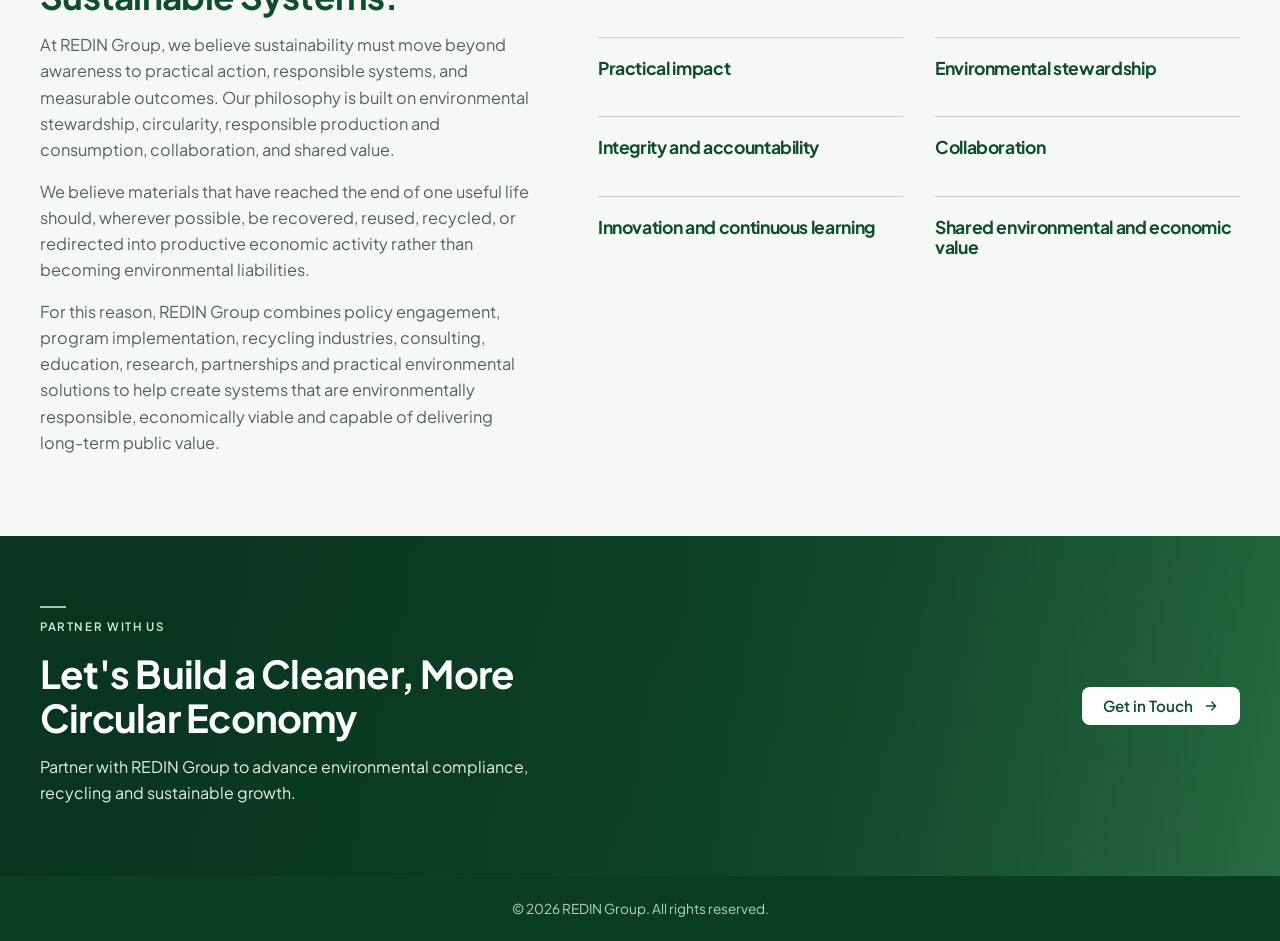
==== commit e1d34ed3: "final" ====
--- a/about.html
+++ b/about.html
@@ -22,13 +22,8 @@
   <!-- HEADER (same as home page; links point back to index.html) -->
   <header class="site-header">
     <div class="container header-inner">
-      <a class="logo" href="index.html#home" aria-label="REDIN Group home">
-        <svg class="logo-mark" aria-hidden="true"><use href="#i-recycle"/></svg>
-        <span class="logo-text">
-          <strong>REDIN</strong>
-          <small>Recycling and Economic Development<br />Initiative of Nigeria</small>
-        </span>
-      </a>
+       <img src="Images/logo-redin-group.png" sizes="10px" alt="REDIN Group logo" class="site-logo" />
+
 
       <button class="nav-toggle" aria-label="Toggle menu" aria-expanded="false" aria-controls="site-nav">
         <span></span><span></span><span></span>
@@ -72,14 +67,14 @@
           <p class="eyebrow">Our Mission</p>
           <!-- FILL IN: mission headline -->
           <h2>Protecting the environment through practical action</h2>
-          <p>To design and implement practical environmental solutions through recycling, regulatory implementation support, consulting, research, education, capacity building, and strategic partnerships that protect the environment, strengthen compliance, recover value from resources, and support sustainable economic development.</p>
+          <p>To design and implement practical solutions through recycling, regulatory implementation support, consulting, research, education, capacity building, and strategic partnerships that protect the environment, strengthen compliance, recover value from resources, and support sustainable economic development.</p>
         </article>
 
         <article class="mv-card mv-card--slate" id="vision">
           <p class="eyebrow">Our Vision</p>
           <!-- FILL IN: vision headline -->
           <h2>Nigeria's leader in circular economy solutions</h2>
-          <p>To be a leading environmental sustainability, compliance, and circular economy organization in Nigeria, recognized regionally and globally for practical solutions, innovation, education, and measurable environmental impact.</p>
+          <p>To be a leading sustainability, compliance, and circular economy organization in Nigeria, recognized regionally and globally for practical solutions, innovation, education, and measurable environmental impact.</p>
         </article>
       </div>
     </section>
@@ -92,7 +87,7 @@
           <!-- FILL IN: philosophy headline -->
           <h2>
 Protect the Environment. Recover Value. Build Sustainable Systems.</h2>
-          <p class="lead">At REDIN Group, we believe environmental sustainability must move beyond awareness to practical action, responsible systems, and measurable outcomes. Our philosophy is built on environmental stewardship, circularity, responsible production and consumption, collaboration, and shared value.</p>
+          <p class="lead">At REDIN Group, we believe sustainability must move beyond awareness to practical action, responsible systems, and measurable outcomes. Our philosophy is built on environmental stewardship, circularity, responsible production and consumption, collaboration, and shared value.</p>
           <p class="lead">We believe materials that have reached the end of one useful life should, wherever possible, be recovered, reused, recycled, or redirected into productive economic activity rather than becoming environmental liabilities.</p>
           <p class="lead">For this reason, REDIN Group combines policy engagement, program implementation, recycling industries, consulting, education, research, partnerships and practical environmental solutions to help create systems that are environmentally responsible, economically viable and capable of delivering long-term public value.</p>
            
@@ -115,7 +110,7 @@
       <div class="container cta-inner">
         <div>
           <p class="eyebrow eyebrow--light">Partner With Us</p>
-          <h2>Let's Build a Cleaner, More Circular Nigeria</h2>
+          <h2>Let's Build a Cleaner, More Circular Economy</h2>
           <p>Partner with REDIN Group to advance environmental compliance, recycling and sustainable growth.</p>
         </div>
         <a href="index.html#contact" class="btn btn-light">Get in Touch <svg class="ico"><use href="#i-arrow"/></svg></a>
--- a/styles.css
+++ b/styles.css
@@ -60,15 +60,15 @@
   display: inline-flex; align-items: center; gap: 10px;
   padding: 10px 20px;
   border-radius: var(--radius-sm);
-  font-family: "Plus Jakarta Sans", system-ui, -apple-system, "Segoe UI", Roboto, sans-serif;
+  font-family: inherit; font-size: .95rem; font-weight: 600; line-height: 1;
   border: 1.5px solid transparent;
   cursor: pointer;
   transition: background .2s, color .2s, border-color .2s, transform .2s;
-  margin-top: auto;
 }
 .btn .ico { width: 16px; height: 16px; }
 .btn-primary { background: var(--green-800); color: #fff; }
 .btn-primary:hover { background: var(--green-900); }
+.btn-primary:disabled { opacity: .7; cursor: default; }
 .btn-outline { background: rgba(255,255,255,.55); color: var(--green-800); border-color: #c9d99a; backdrop-filter: blur(4px); }
 .btn-outline:hover { background: #fff; border-color: var(--green-600); }
 .btn-light { background: #fff; color: var(--green-800); }
@@ -85,13 +85,51 @@
 
 /* ---------- Header ---------- */
 .site-header {
-  position: sticky; top: 0; z-index: 50;
-  background: rgba(255,255,255,.96);
-  backdrop-filter: blur(8px);
-  border-bottom: 1px solid rgba(0,0,0,.05);
-}
-.header-inner { display: flex; align-items: center; justify-content: space-between; gap: 24px; min-height: 72px; }
-
+  position: sticky;          /* optional */
+  top: 0;
+  z-index: 100;
+  background: #fff;          /* or your header bg */
+  border-bottom: 1px solid rgba(15, 27, 19, 0.08);
+}
+
+.header-inner {
+  display: flex;
+  align-items: center;
+  justify-content: space-between;
+  gap: 24px;
+  min-height: 72px;          /* header bar height */
+  padding-block: 12px;
+}
+
+.site-brand {
+  display: flex;
+  align-items: center;
+  flex-shrink: 0;
+  line-height: 0;            /* kills extra space under the img */
+  text-decoration: none;
+}
+
+.site-logo {
+  display: block; 
+  height: 40px;            /* fits a ~72px header */
+  width: auto;               /* keeps aspect ratio */
+  max-width: min(180px, 42vw);
+  object-fit: contain;
+  object-position: left center;
+}
+
+/* slightly smaller on mobile so nav has room */
+@media (max-width: 768px) {
+  .header-inner {
+    min-height: 64px;
+    padding-block: 10px;
+  }
+
+  .site-logo {
+    height: 32px;
+    max-width: 140px;
+  }
+}
 .logo { display: flex; align-items: center; gap: 10px; }
 .logo-mark { width: 46px; height: 46px; color: var(--green-600); }
 .logo-text { display: flex; flex-direction: column; line-height: 1; }
@@ -109,16 +147,17 @@
 .nav-toggle[aria-expanded="true"] span:nth-child(2) { opacity: 0; }
 .nav-toggle[aria-expanded="true"] span:nth-child(3) { transform: translateY(-7px) rotate(-45deg); }
 
+/* Headings fade in as they scroll into view (site.js adds .show) */
 h2 {
   opacity: 0;
   transform: translateY(30px);
   transition: opacity 0.8s ease, transform 0.8s ease;
 }
-
 h2.show {
   opacity: 1;
   transform: translateY(0);
 }
+
 /* ---------- Image slots (gradient fallback + photo on top) ---------- */
 .hero, .project-img, .modal-media, .split-media, .leader-photo, .cta {
   background-size: cover;
@@ -184,7 +223,10 @@
 .group-copy { grid-column: 1 / -1; margin-bottom: 12px; }   /* intro sits on its own row above the cards */
 .group-copy h2 { max-width: 22ch; }
 .group-copy p:not(.eyebrow) { margin: 20px 0 28px; color: var(--muted); max-width: 60ch; }
-
+.strong{
+  display: flex;
+  gap: 8px;
+}
 .company-card {
   position: relative; overflow: hidden;
   display: flex; flex-direction: column; gap: 12px;
@@ -200,7 +242,7 @@
 }
 .company-card--mint  { --fb: linear-gradient(135deg, #2e7d4f, #0d4a2b); }
 .company-card--slate { --fb: linear-gradient(135deg, #4a6b82, #22384a); }
-.company-logo { display: flex; align-items: center; gap: 8px; margin-bottom: auto; }   /* logo top, text pinned to the bottom */
+.company-logo { display: flex; align-items: center; gap: 8px; margin-bottom: auto; }   /* name top, text pinned to the bottom */
 .company-logo svg { width: 38px; height: 38px; color: #a9e0b8; }
 .company-logo strong { font-size: 1.7rem; font-weight: 800; letter-spacing: -.04em; color: #fff; }
 .company-card h3 { font-size: 1.1rem; font-weight: 700; color: #fff; }
@@ -328,7 +370,30 @@
 }
 .card img { width: 100%; height: 100%; object-fit: cover; }
 
-.carousel-dots { display: flex; justify-content: center; align-items: center; gap: 7px; margin-top: 16px; }
+.carousel-controls { display: flex; justify-content: center; align-items: center; gap: 16px; margin-top: 16px; }
+.carousel-dots { display: flex; justify-content: center; align-items: center; gap: 7px; }
+
+/* arrows: hidden by default, shown only on mouse/trackpad devices */
+.carousel-arrow {
+  display: none;
+  place-items: center;
+  width: 36px; height: 36px; padding: 0;
+  border: 0; border-radius: 50%;
+  background: var(--green-100); color: var(--green-800);
+  cursor: pointer;
+  transition: background .2s, color .2s, opacity .2s;
+}
+.carousel-arrow .ico { width: 16px; height: 16px; }
+.carousel-arrow--prev .ico { transform: rotate(180deg); }
+.carousel-arrow:hover:not(:disabled) { background: var(--green-800); color: #fff; }
+.carousel-arrow:disabled { opacity: .35; cursor: default; }
+
+/* mouse devices at any width, plus any large screen (e.g. Nest Hub Max, 1280px).
+   Phones and tablets (touch, up to 1024px) stay arrow-free. */
+@media (hover: hover) and (pointer: fine), (min-width: 1025px) {
+  .carousel-arrow { display: inline-grid; }
+}
+
 .carousel-dot {
   width: 7px; height: 7px; padding: 0;
   border: none; border-radius: 50%;
@@ -383,6 +448,8 @@
 .work-copy .body-text { margin-top: 16px; color: var(--muted); font-size: .95rem; max-width: 56ch; }
 .work-copy h3 { font-size: 1.1rem; font-weight: 700; margin: 32px 0 16px; }
 
+.contact-form-wrap { position: relative; }
+
 .contact-form {
   display: grid; gap: 20px;
   background: var(--bg-tint);
@@ -390,14 +457,27 @@
   border-radius: var(--radius);
   padding: 32px;
 }
+
+/* "Thank you" panel that covers the form after a successful send */
+.form-success {
+  position: absolute; inset: 0; z-index: 5;
+  display: flex; align-items: center; justify-content: center;
+  background: var(--bg-tint);
+  border: 1px solid var(--line); border-radius: var(--radius);
+  padding: 32px; text-align: center;
+}
+.form-success[hidden] { display: none; }
+.form-success-inner h3 { margin-bottom: 12px; font-size: 1.3rem; }
+.form-success-inner p { color: var(--muted); }
+.form-success-inner .btn { margin-top: 20px; }
+
 .form-row { display: grid; grid-template-columns: 1fr 1fr; gap: 20px; }
 .form-field label { display: block; margin-bottom: 8px; font-size: .85rem; font-weight: 600; color: var(--green-800); }
 .form-field input,
 .form-field textarea {
   width: 100%;
   padding: 13px 14px;
-  font-family: "Plus Jakarta Sans", system-ui, -apple-system, "Segoe UI", Roboto, sans-serif;
-  
+  font-family: inherit; font-size: .95rem; line-height: 1.4;
   color: var(--text);
   background: #fff;
   border: 1.5px solid var(--line);
@@ -428,8 +508,8 @@
 .mv-card h2 { font-size: clamp(1.4rem, 2.4vw, 1.8rem); font-weight: 700; margin-bottom: 16px; }
 .mv-card p + p { margin-top: 14px; }
 
-.philosophy-grid { display: grid; grid-template-columns: 1fr 1.3fr; gap: 64px; align-items: start; }
-.principles { margin-top: 190px; display: grid; grid-template-columns: 1fr 1fr; gap: 28px 32px; }
+.philosophy-grid { display: grid; grid-template-columns: 1fr 1.3fr; gap: 64px; align-items: center; }
+.principles { display: grid; grid-template-columns: 1fr 1fr; gap: 28px 32px; }
 .principle { border-top: 1px solid var(--line-strong); padding-top: 20px; }
 .principle h3 { font-size: 1.1rem; font-weight: 700; margin-bottom: 10px; }
 
@@ -490,8 +570,6 @@
   .work-copy h2 { max-width: none; }
 
   .mv-grid, .philosophy-grid { grid-template-columns: 1fr; }
-  
-  .principles { margin-top: 0px; }
 }
 
 @media (max-width: 640px) {
@@ -515,12 +593,12 @@
 
   .modal-body { padding: 24px 20px 28px; }
   .modal-media { height: 150px; }
-  .principles { margin-top: 0px; }
 }
 
 @media (prefers-reduced-motion: reduce) {
   html { scroll-behavior: auto; }
   .carousel { scroll-behavior: auto; }
   .modal[open] { animation: none; }
+  h2 { opacity: 1; transform: none; }
   * { transition: none !important; }
-}
+}
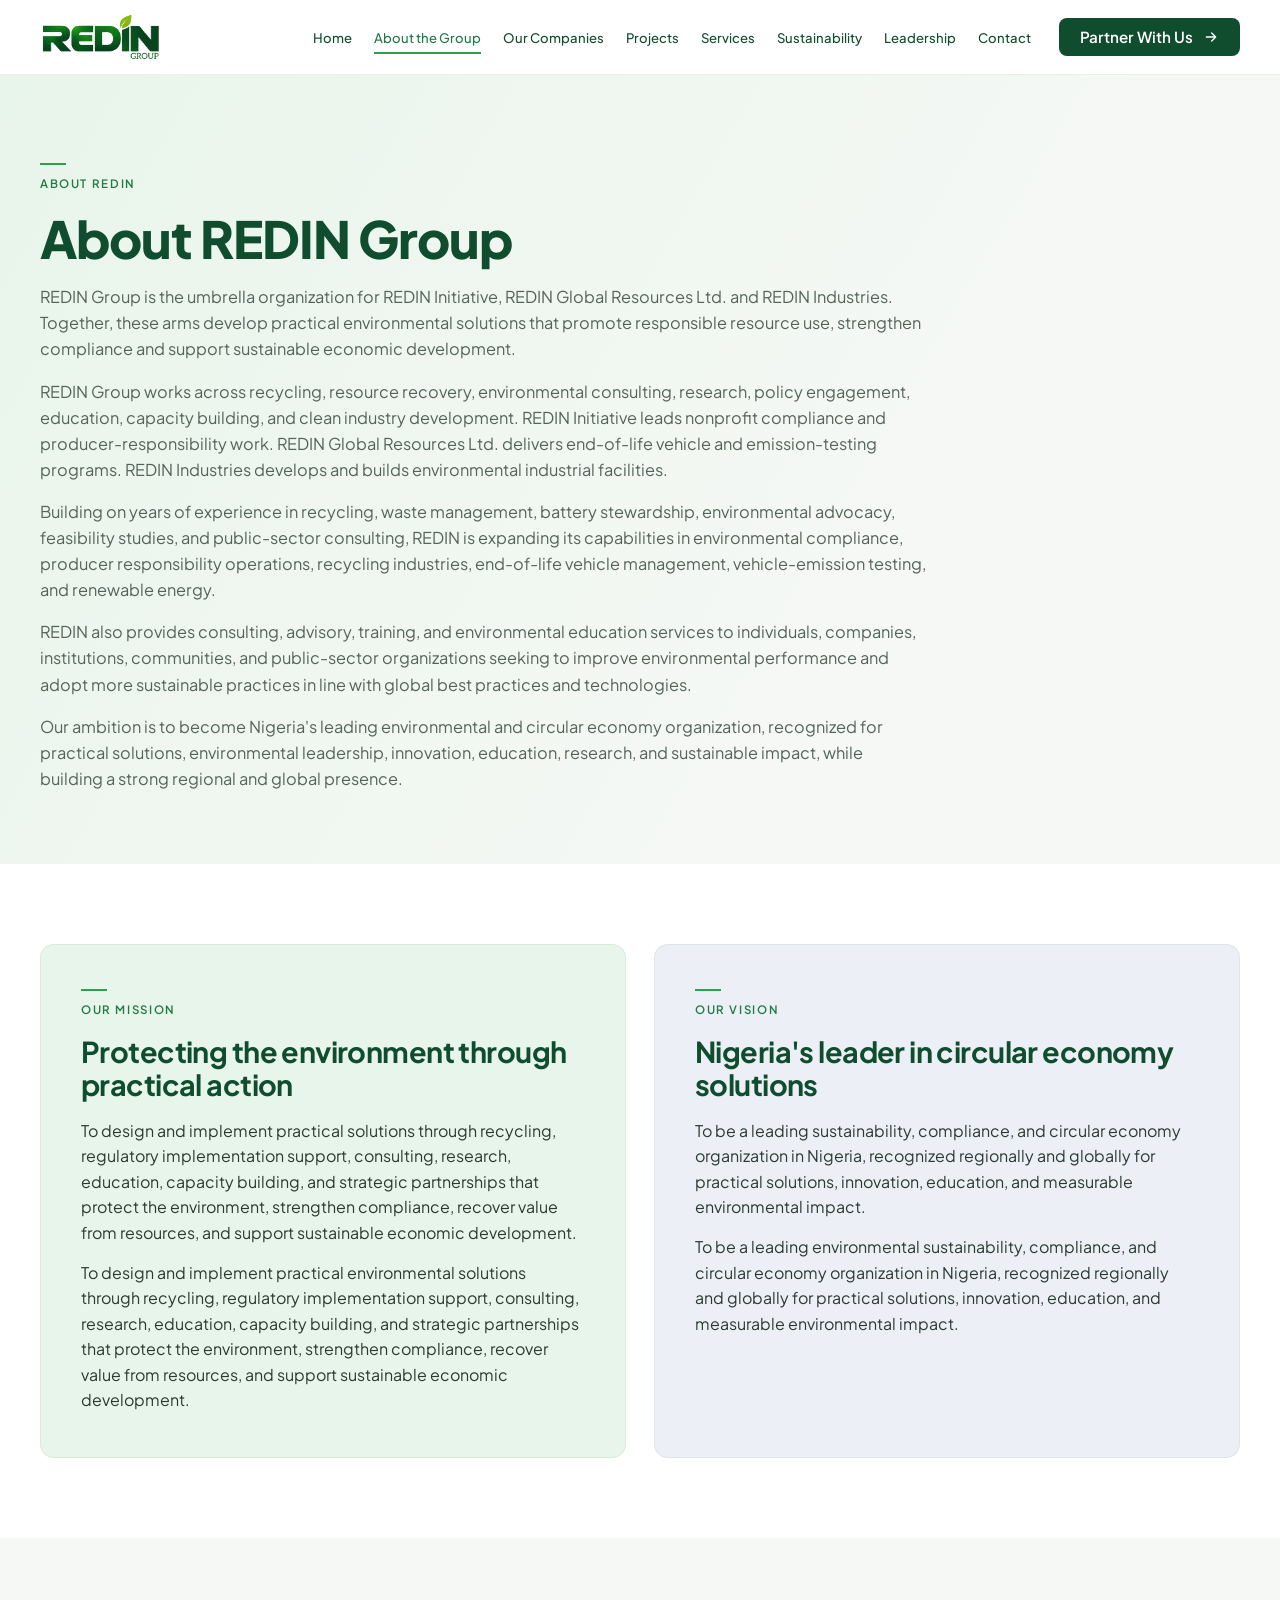
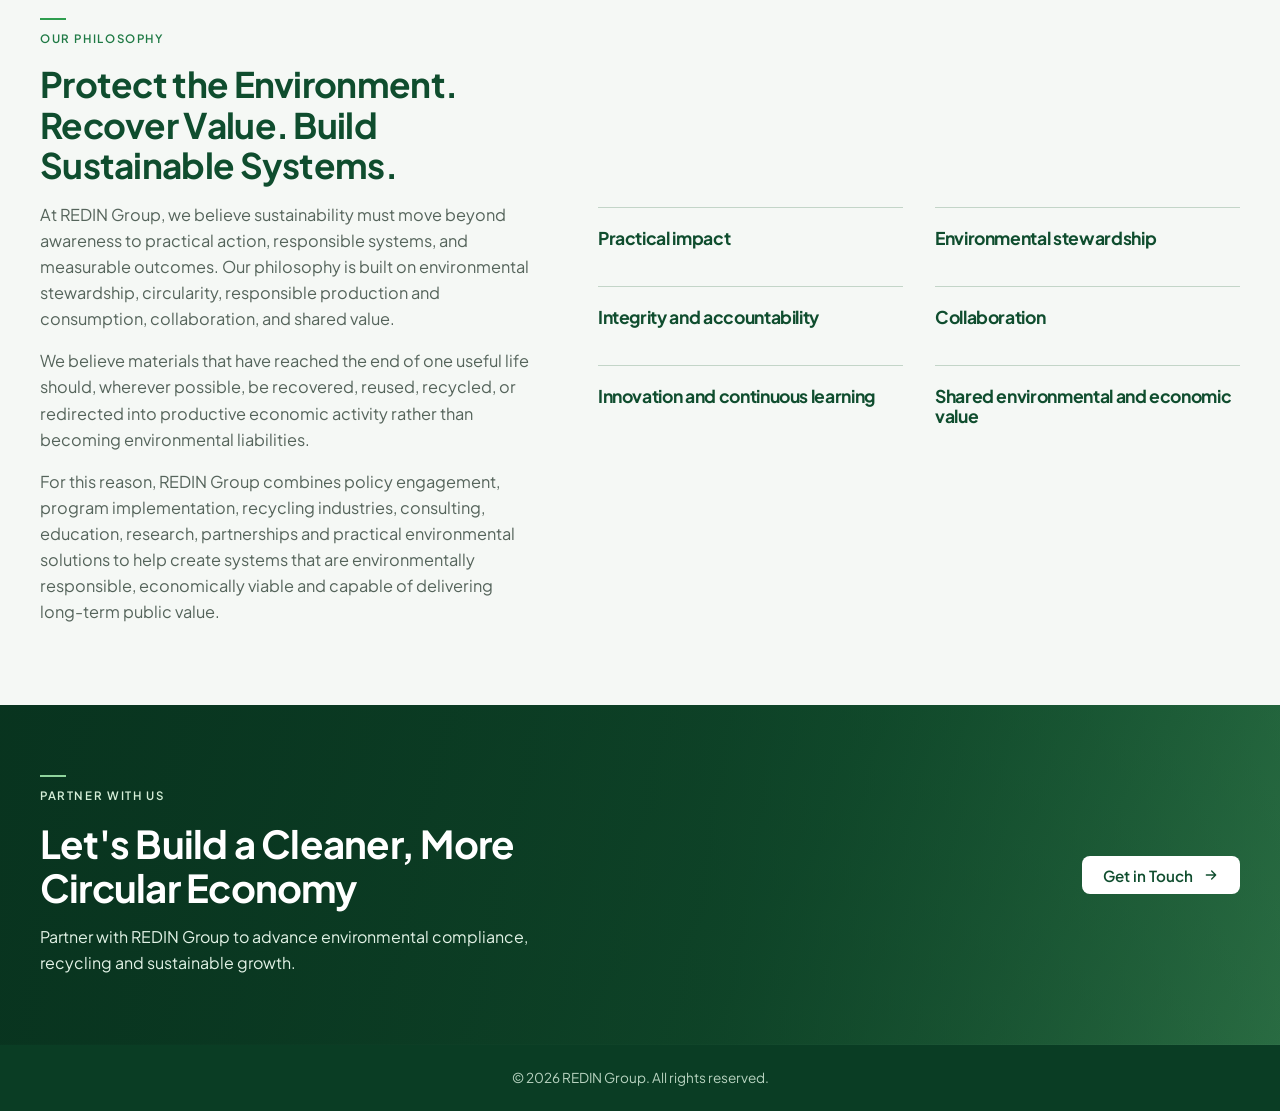
==== commit f5cbf30f: "finalcommits" ====
--- a/about.html
+++ b/about.html
@@ -67,14 +67,22 @@
           <p class="eyebrow">Our Mission</p>
           <!-- FILL IN: mission headline -->
           <h2>Protecting the environment through practical action</h2>
+
           <p>To design and implement practical solutions through recycling, regulatory implementation support, consulting, research, education, capacity building, and strategic partnerships that protect the environment, strengthen compliance, recover value from resources, and support sustainable economic development.</p>
+
+          <p>To design and implement practical environmental solutions through recycling, regulatory implementation support, consulting, research, education, capacity building, and strategic partnerships that protect the environment, strengthen compliance, recover value from resources, and support sustainable economic development.</p>
+
         </article>
 
         <article class="mv-card mv-card--slate" id="vision">
           <p class="eyebrow">Our Vision</p>
           <!-- FILL IN: vision headline -->
           <h2>Nigeria's leader in circular economy solutions</h2>
+
           <p>To be a leading sustainability, compliance, and circular economy organization in Nigeria, recognized regionally and globally for practical solutions, innovation, education, and measurable environmental impact.</p>
+
+          <p>To be a leading environmental sustainability, compliance, and circular economy organization in Nigeria, recognized regionally and globally for practical solutions, innovation, education, and measurable environmental impact.</p>
+
         </article>
       </div>
     </section>
--- a/styles.css
+++ b/styles.css
@@ -61,6 +61,7 @@
   padding: 10px 20px;
   border-radius: var(--radius-sm);
   font-family: inherit; font-size: .95rem; font-weight: 600; line-height: 1;
+  font-family: "Plus Jakarta Sans", system-ui, -apple-system, "Segoe UI", Roboto, sans-serif;
   border: 1.5px solid transparent;
   cursor: pointer;
   transition: background .2s, color .2s, border-color .2s, transform .2s;
@@ -111,9 +112,9 @@
 
 .site-logo {
   display: block; 
-  height: 40px;            /* fits a ~72px header */
+  height: 50px;            /* fits a ~72px header */
   width: auto;               /* keeps aspect ratio */
-  max-width: min(180px, 42vw);
+  max-width: min(200px, 42vw);
   object-fit: contain;
   object-position: left center;
 }
@@ -601,4 +602,4 @@
   .modal[open] { animation: none; }
   h2 { opacity: 1; transform: none; }
   * { transition: none !important; }
-}+}
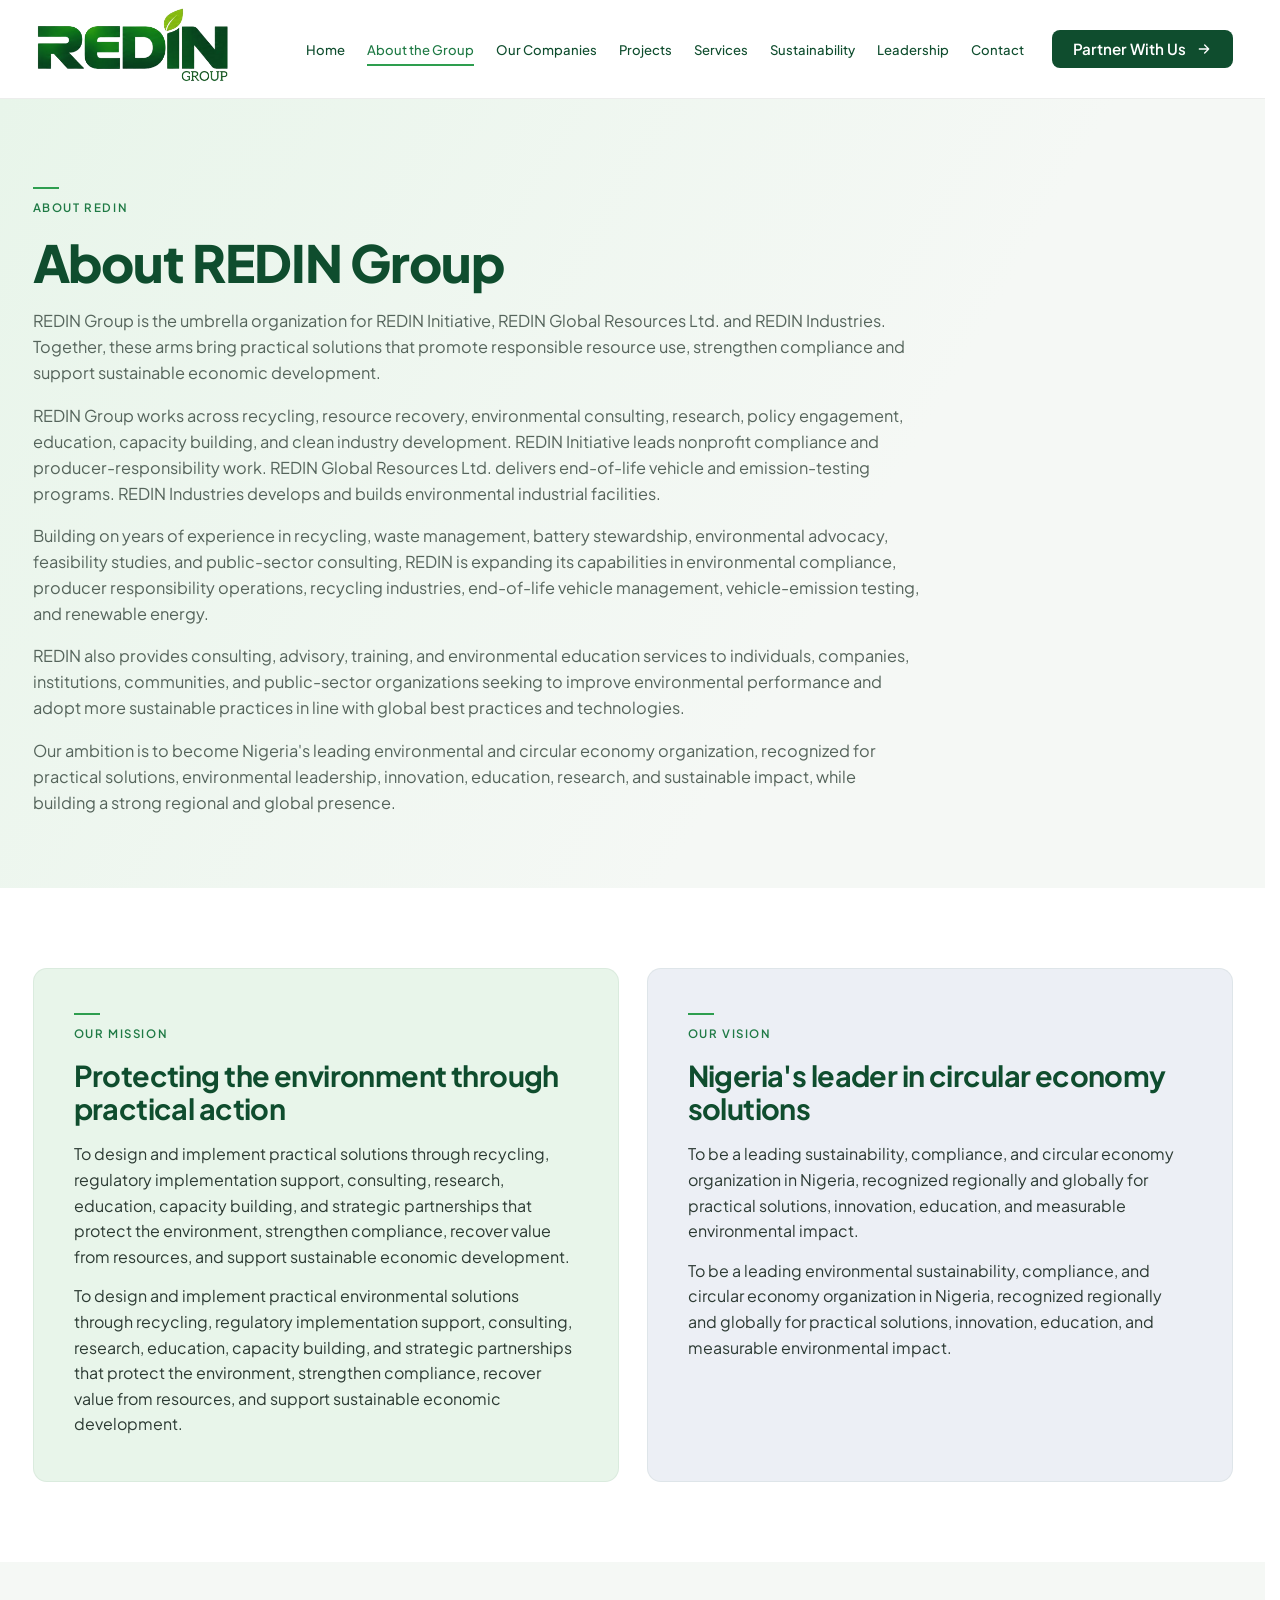
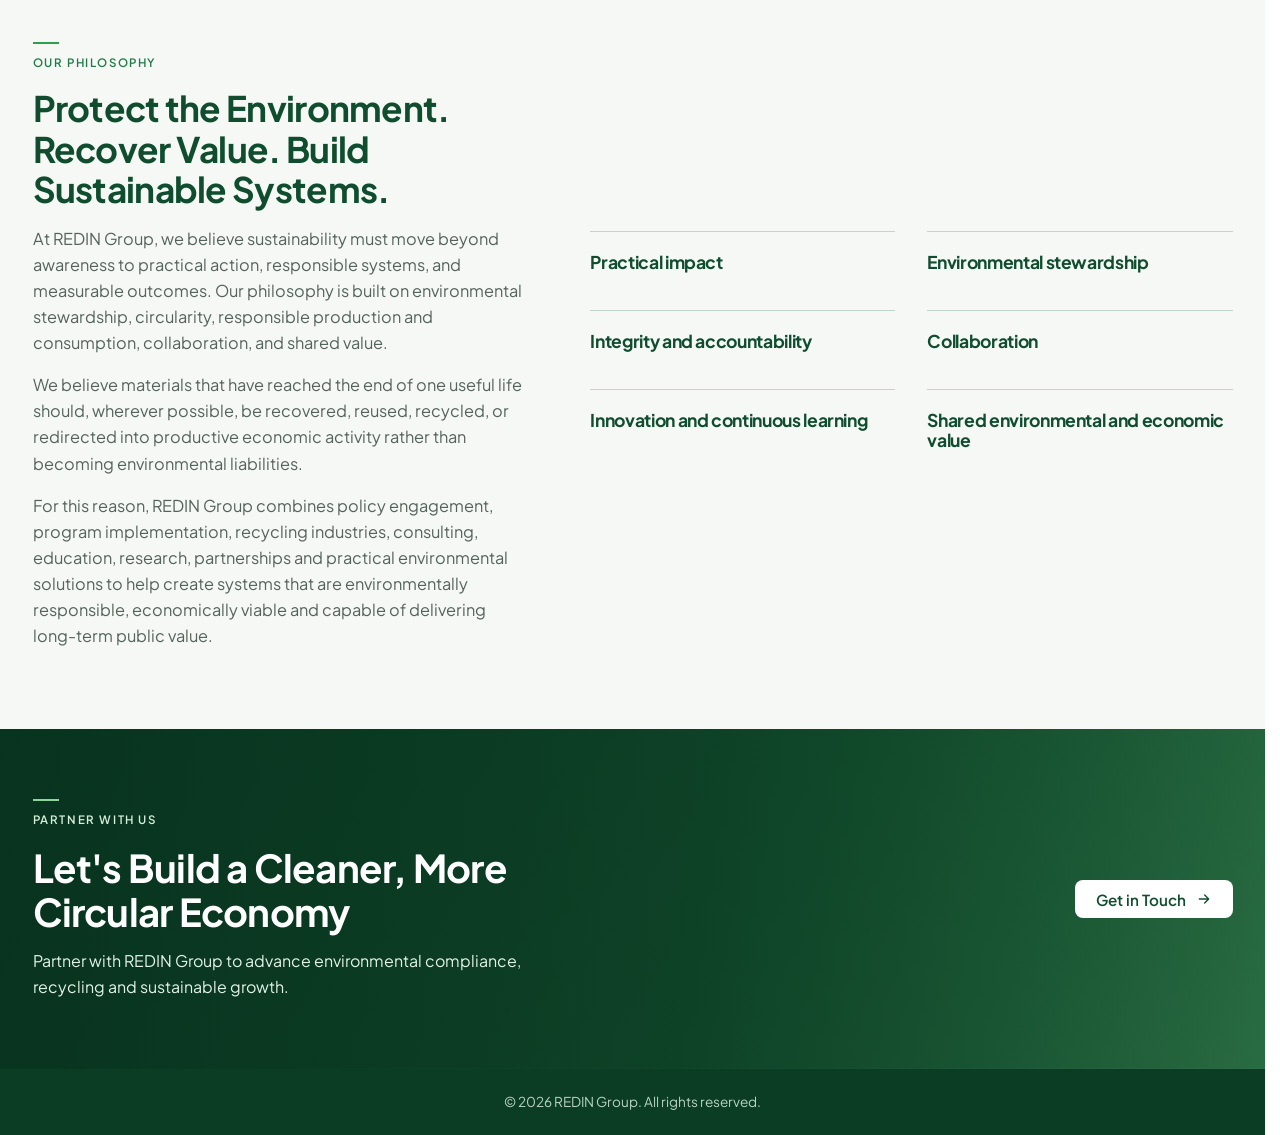
==== commit 28d79590: "Revise description of REDIN Group's mission" ====
--- a/about.html
+++ b/about.html
@@ -52,7 +52,7 @@
       <div class="container">
         <p class="eyebrow">About REDIN</p>
         <h1>About REDIN Group</h1>
-        <p class="lead">REDIN Group is the umbrella organization for REDIN Initiative, REDIN Global Resources Ltd. and REDIN Industries. Together, these arms develop practical environmental solutions that promote responsible resource use, strengthen compliance and support sustainable economic development.</p>
+        <p class="lead">REDIN Group is the umbrella organization for REDIN Initiative, REDIN Global Resources Ltd. and REDIN Industries. Together, these arms bring practical solutions that promote responsible resource use, strengthen compliance and support sustainable economic development.</p>
         <p class="lead">REDIN Group works across recycling, resource recovery, environmental consulting, research, policy engagement, education, capacity building, and clean industry development. REDIN Initiative leads nonprofit compliance and producer-responsibility work. REDIN Global Resources Ltd. delivers end-of-life vehicle and emission-testing programs. REDIN Industries develops and builds environmental industrial facilities.</p>
         <p class="lead">Building on years of experience in recycling, waste management, battery stewardship, environmental advocacy, feasibility studies, and public-sector consulting, REDIN is expanding its capabilities in environmental compliance, producer responsibility operations, recycling industries, end-of-life vehicle management, vehicle-emission testing, and renewable energy.</p>
         <p class="lead">REDIN also provides consulting, advisory, training, and environmental education services to individuals, companies, institutions, communities, and public-sector organizations seeking to improve environmental performance and adopt more sustainable practices in line with global best practices and technologies.</p>
--- a/styles.css
+++ b/styles.css
@@ -37,7 +37,8 @@
   line-height: 1.6;
   -webkit-font-smoothing: antialiased;
 }
-body:has(dialog[open]) { overflow: hidden; }   /* lock page scroll while a popup is open */
+html { scrollbar-gutter: stable; }
+html:has(dialog[open]) { overflow: hidden; }   /* lock page scroll while a popup is open */
 img, svg { display: block; max-width: 100%; }
 a { color: inherit; text-decoration: none; }
 ul { margin: 0; padding: 0; list-style: none; }
@@ -61,7 +62,6 @@
   padding: 10px 20px;
   border-radius: var(--radius-sm);
   font-family: inherit; font-size: .95rem; font-weight: 600; line-height: 1;
-  font-family: "Plus Jakarta Sans", system-ui, -apple-system, "Segoe UI", Roboto, sans-serif;
   border: 1.5px solid transparent;
   cursor: pointer;
   transition: background .2s, color .2s, border-color .2s, transform .2s;
@@ -111,12 +111,12 @@
 }
 
 .site-logo {
-  display: block; 
-  height: 50px;            /* fits a ~72px header */
+  display: block;           /* fits a ~72px header */
   width: auto;               /* keeps aspect ratio */
   max-width: min(200px, 42vw);
   object-fit: contain;
   object-position: left center;
+  margin-top:-8px;
 }
 
 /* slightly smaller on mobile so nav has room */
@@ -129,6 +129,7 @@
   .site-logo {
     height: 32px;
     max-width: 140px;
+    margin-top:-3px;
   }
 }
 .logo { display: flex; align-items: center; gap: 10px; }
@@ -244,8 +245,8 @@
 .company-card--mint  { --fb: linear-gradient(135deg, #2e7d4f, #0d4a2b); }
 .company-card--slate { --fb: linear-gradient(135deg, #4a6b82, #22384a); }
 .company-logo { display: flex; align-items: center; gap: 8px; margin-bottom: auto; }   /* name top, text pinned to the bottom */
-.company-logo svg { width: 38px; height: 38px; color: #a9e0b8; }
-.company-logo strong { font-size: 1.7rem; font-weight: 800; letter-spacing: -.04em; color: #fff; }
+.company-logo svg { width: 28px; height: 38px; color: #a9e0b8; }
+.company-logo strong { font-size: 1.2rem; font-weight: 800; letter-spacing: -.04em; color: #fff; }
 .company-card h3 { font-size: 1.1rem; font-weight: 700; color: #fff; }
 .company-card p { font-size: .9rem; color: rgba(255,255,255,.88); }
 .company-card .text-link { margin-top: 8px; color: #fff; }
@@ -304,15 +305,13 @@
   max-height: min(88vh, 920px);
   border-radius: var(--radius);
   background: #fff; color: var(--text);
-  box-shadow: 0 30px 80px rgba(8, 50, 30, .35);
+  box-shadow: 0 12px 40px rgba(8, 50, 30, .3);
   overflow: hidden;
 }
-.modal[open] { animation: modal-in .25s ease-out; }
-.modal::backdrop { background: rgba(8, 50, 30, .6); backdrop-filter: blur(3px); }
-@keyframes modal-in {
-  from { opacity: 0; transform: translateY(16px) scale(.98); }
-  to   { opacity: 1; transform: none; }
-}
+.modal[open] { animation: modal-in .15s ease-out; }
+.modal::backdrop { background: rgba(8, 50, 30, .6); }   /* no blur: it is slow to paint */
+@keyframes modal-in { from { opacity: 0; } to { opacity: 1; } }
+.modal h2 { opacity: 1; transform: none; transition: none; }
 
 .modal-inner { max-height: min(88vh, 920px); overflow-y: auto; overscroll-behavior: contain; }
 .modal-close {
